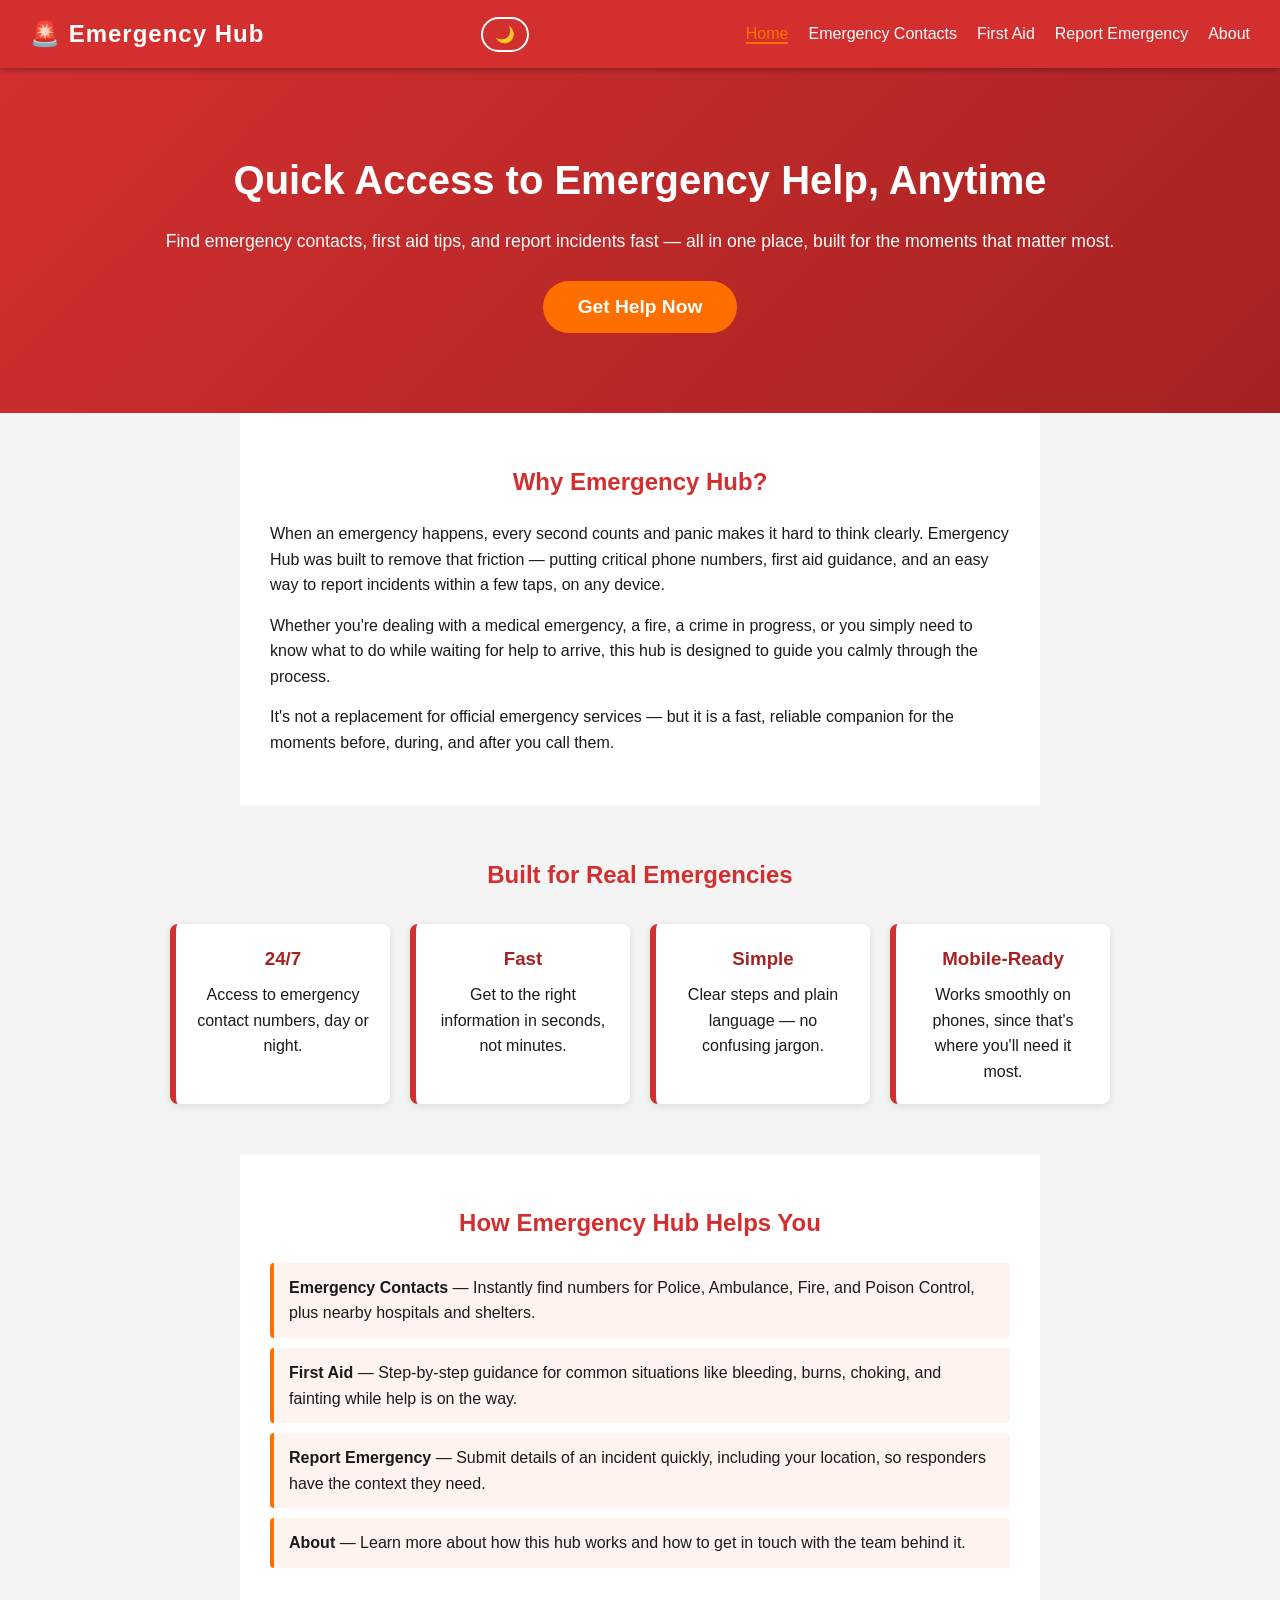
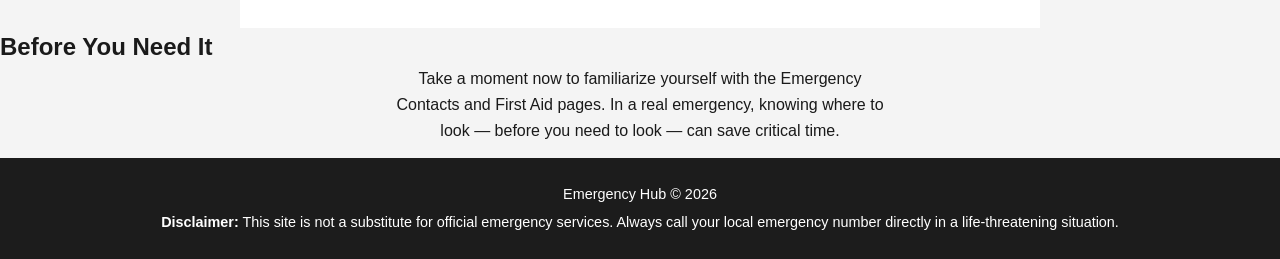
==== index.html @ fcd982ea "BQ final project" ====
<!DOCTYPE html>
<html lang="en">
<head>
  <meta charset="UTF-8">
  <meta name="viewport" content="width=device-width, initial-scale=1.0">
  <title>Emergency Hub - Home</title>
  <link rel="stylesheet" href="style.css">
</head>
<body>

  <!-- ===== HEADER ===== -->
  <header>
    <div class="logo">🚨 Emergency Hub</div>
    <button id="themeToggle" class="theme-toggle">🌙</button>
    <nav>
      <button class="menu-toggle" id="menuToggle">☰</button>
      <ul id="navLinks">
        <li><a href="index.html" class="active">Home</a></li>
        <li><a href="contacts.html">Emergency Contacts</a></li>
        <li><a href="firstaid.html">First Aid</a></li>
        <li><a href="form.html">Report Emergency</a></li>
        <li><a href="about.html">About</a></li>
      </ul>
    </nav>
  </header>

  <!-- ===== HERO SECTION ===== -->
  <section class="hero" id="home">
    <h1>Quick Access to Emergency Help, Anytime</h1>
    <p>Find emergency contacts, first aid tips, and report incidents fast — all in one place, built for the moments that matter most.</p>
    <button class="btn-emergency" id="callEmergencyBtn">Get Help Now</button>
  </section>

  <!-- ===== WHY THIS SITE EXISTS ===== -->
  <section class="firstaid" id="intro">
    <h2>Why Emergency Hub?</h2>
    <p style="margin-bottom: 15px;">
      When an emergency happens, every second counts and panic makes it hard to think clearly. Emergency Hub was built to remove that friction — putting critical phone numbers, first aid guidance, and an easy way to report incidents within a few taps, on any device.
    </p>
    <p style="margin-bottom: 15px;">
      Whether you're dealing with a medical emergency, a fire, a crime in progress, or you simply need to know what to do while waiting for help to arrive, this hub is designed to guide you calmly through the process.
    </p>
    <p>
      It's not a replacement for official emergency services — but it is a fast, reliable companion for the moments before, during, and after you call them.
    </p>
  </section>

  <!-- ===== KEY STATS / TRUST SECTION ===== -->
  <section class="contacts" id="stats">
    <h2>Built for Real Emergencies</h2>
    <div class="contact-cards">
      <div class="card">
        <h3>24/7</h3>
        <p>Access to emergency contact numbers, day or night.</p>
      </div>
      <div class="card">
        <h3>Fast</h3>
        <p>Get to the right information in seconds, not minutes.</p>
      </div>
      <div class="card">
        <h3>Simple</h3>
        <p>Clear steps and plain language — no confusing jargon.</p>
      </div>
      <div class="card">
        <h3>Mobile-Ready</h3>
        <p>Works smoothly on phones, since that's where you'll need it most.</p>
      </div>
    </div>
  </section>

  <!-- ===== HOW IT WORKS ===== -->
  <section class="firstaid" id="how-it-works">
    <h2>How Emergency Hub Helps You</h2>
    <ul>
      <li><strong>Emergency Contacts</strong> — Instantly find numbers for Police, Ambulance, Fire, and Poison Control, plus nearby hospitals and shelters.</li>
      <li><strong>First Aid</strong> — Step-by-step guidance for common situations like bleeding, burns, choking, and fainting while help is on the way.</li>
      <li><strong>Report Emergency</strong> — Submit details of an incident quickly, including your location, so responders have the context they need.</li>
      <li><strong>About</strong> — Learn more about how this hub works and how to get in touch with the team behind it.</li>
    </ul>
  </section>

  <!-- ===== SAFETY REMINDER ===== -->
  <section class="report-form" id="reminder">
    <h2>Before You Need It</h2>
    <p style="max-width: 500px; margin: 0 auto 15px; text-align: center;">
      Take a moment now to familiarize yourself with the Emergency Contacts and First Aid pages. In a real emergency, knowing where to look — before you need to look — can save critical time.
    </p>
  </section>

  <!-- ===== FOOTER ===== -->
  <footer>
    <p>Emergency Hub &copy; 2026</p>
    <p><strong>Disclaimer:</strong> This site is not a substitute for official emergency services. Always call your local emergency number directly in a life-threatening situation.</p>
  </footer>

  <script src="script.js"></script>
</body>
</html>
---- style.css ----
/* ===== RESET & BASE ===== */
* {
  margin: 0;
  padding: 0;
  box-sizing: border-box;
}

body {
  font-family: 'Segoe UI', Arial, sans-serif;
  background-color: #f4f4f4;
  color: #1a1a1a;
  line-height: 1.6;
}

/* ===== COLOR THEME VARIABLES ===== */
:root {
  --emergency-red: #d32f2f;
  --emergency-dark-red: #a52222;
  --alert-orange: #ff6f00;
  --safe-green: #2e7d32;
  --dark-bg: #1c1c1c;
  --light-bg: #ffffff;
  --text-light: #ffffff;
  --text-dark: #222222;
}

/* ===== HEADER ===== */
header {
  background-color: var(--emergency-red);
  color: var(--text-light);
  padding: 15px 30px;
  display: flex;
  justify-content: space-between;
  align-items: center;
  box-shadow: 0 2px 6px rgba(0,0,0,0.3);
  position: sticky;
  top: 0;
  z-index: 100;
}

header .logo {
  font-size: 1.5rem;
  font-weight: bold;
  letter-spacing: 1px;
}

.menu-toggle {
  display: none;
  background: none;
  border: none;
  color: var(--text-light);
  font-size: 1.6rem;
  cursor: pointer;
}

nav ul {
  list-style: none;
  display: flex;
  gap: 20px;
}

nav a {
  color: var(--text-light);
  text-decoration: none;
  font-weight: 500;
}

nav a:hover {
  color: var(--alert-orange);
}

nav a.active {
  color: var(--alert-orange);
  border-bottom: 2px solid var(--alert-orange);
}

.card a {
  display: inline-block;
  margin-top: 10px;
  color: var(--emergency-red);
  font-weight: 600;
  text-decoration: none;
}

.card a:hover {
  color: var(--alert-orange);
}

/* ===== HERO SECTION ===== */
.hero {
  background: linear-gradient(135deg, var(--emergency-red), var(--emergency-dark-red));
  color: var(--text-light);
  text-align: center;
  padding: 80px 20px;
}

.hero h1 {
  font-size: 2.5rem;
  margin-bottom: 15px;
}

.hero p {
  font-size: 1.1rem;
  margin-bottom: 25px;
}

.btn-emergency {
  background-color: var(--alert-orange);
  color: var(--text-light);
  border: none;
  padding: 15px 35px;
  font-size: 1.2rem;
  font-weight: bold;
  border-radius: 30px;
  cursor: pointer;
  animation: pulse 1.5s infinite;
}

@keyframes pulse {
  0% { box-shadow: 0 0 0 0 rgba(255,111,0,0.6); }
  70% { box-shadow: 0 0 0 15px rgba(255,111,0,0); }
  100% { box-shadow: 0 0 0 0 rgba(255,111,0,0); }
}

/* ===== EMERGENCY CONTACTS SECTION ===== */
.contacts {
  padding: 50px 30px;
  text-align: center;
}

.contacts h2 {
  color: var(--emergency-red);
  margin-bottom: 30px;
}

.contact-cards {
  display: flex;
  flex-wrap: wrap;
  justify-content: center;
  gap: 20px;
}

.card {
  background: var(--light-bg);
  border-left: 6px solid var(--emergency-red);
  padding: 20px;
  width: 220px;
  border-radius: 8px;
  box-shadow: 0 2px 8px rgba(0,0,0,0.1);
}

.card h3 {
  color: var(--emergency-dark-red);
  margin-bottom: 8px;
}

/* ===== FIRST AID SECTION ===== */
.firstaid {
  background-color: var(--light-bg);
  padding: 50px 30px;
  max-width: 800px;
  margin: 0 auto;
}

.firstaid h2 {
  color: var(--emergency-red);
  margin-bottom: 20px;
  text-align: center;
}

.firstaid ul {
  list-style: none;
}

.firstaid li {
  background: #fff3f0;
  border-left: 4px solid var(--alert-orange);
  padding: 12px 15px;
  margin-bottom: 10px;
  border-radius: 4px;
}

/* ===== CALLOUT / NOTE BOX (used on Emergency Form page) ===== */
.note-box {
  background: #fff3e0;
  border-left: 4px solid var(--alert-orange);
  padding: 15px 20px;
  border-radius: 6px;
  margin-top: 10px;
}

/* ===== FORM SECTION ===== */
.emergency-form {
  background-color: var(--dark-bg);
  color: var(--text-light);
  padding: 50px 30px;
}

.emergency-form h2 {
  text-align: center;
  margin-bottom: 25px;
}

.emergency-form form {
  max-width: 500px;
  margin: 0 auto;
  display: flex;
  flex-direction: column;
  gap: 15px;
}

.emergency-form input,
.emergency-form textarea,
.emergency-form select {
  padding: 12px;
  border-radius: 6px;
  border: none;
  font-family: inherit;
}

.emergency-form button {
  background-color: var(--emergency-red);
  color: var(--text-light);
  padding: 12px;
  border: none;
  border-radius: 6px;
  font-weight: bold;
  cursor: pointer;
  transition: background 0.2s ease;
}

.emergency-form button:hover {
  background-color: var(--alert-orange);
}

#formMessage {
  text-align: center;
  font-weight: 600;
}

/* ===== NEARBY SERVICES ===== */
.nearby {
  padding: 50px 30px;
  text-align: center;
}

.nearby h2 {
  color: var(--emergency-red);
  margin-bottom: 20px;
}

/* ===== FOOTER ===== */
footer {
  background-color: var(--dark-bg);
  color: var(--text-light);
  text-align: center;
  padding: 20px;
  font-size: 0.9rem;
}

footer p {
  margin: 5px 0;
}
/* ===== THEME TOGGLE ===== */
.theme-toggle {
  background: none;
  border: 2px solid var(--text-light);
  color: var(--text-light);
  border-radius: 20px;
  padding: 6px 12px;
  cursor: pointer;
  font-size: 1rem;
}

body.dark-mode {
  --light-bg: #1e1e1e;
  --text-dark: #f0f0f0;
  background-color: #121212;
  color: #f0f0f0;
}

body.dark-mode .card {
  background: #2a2a2a;
}
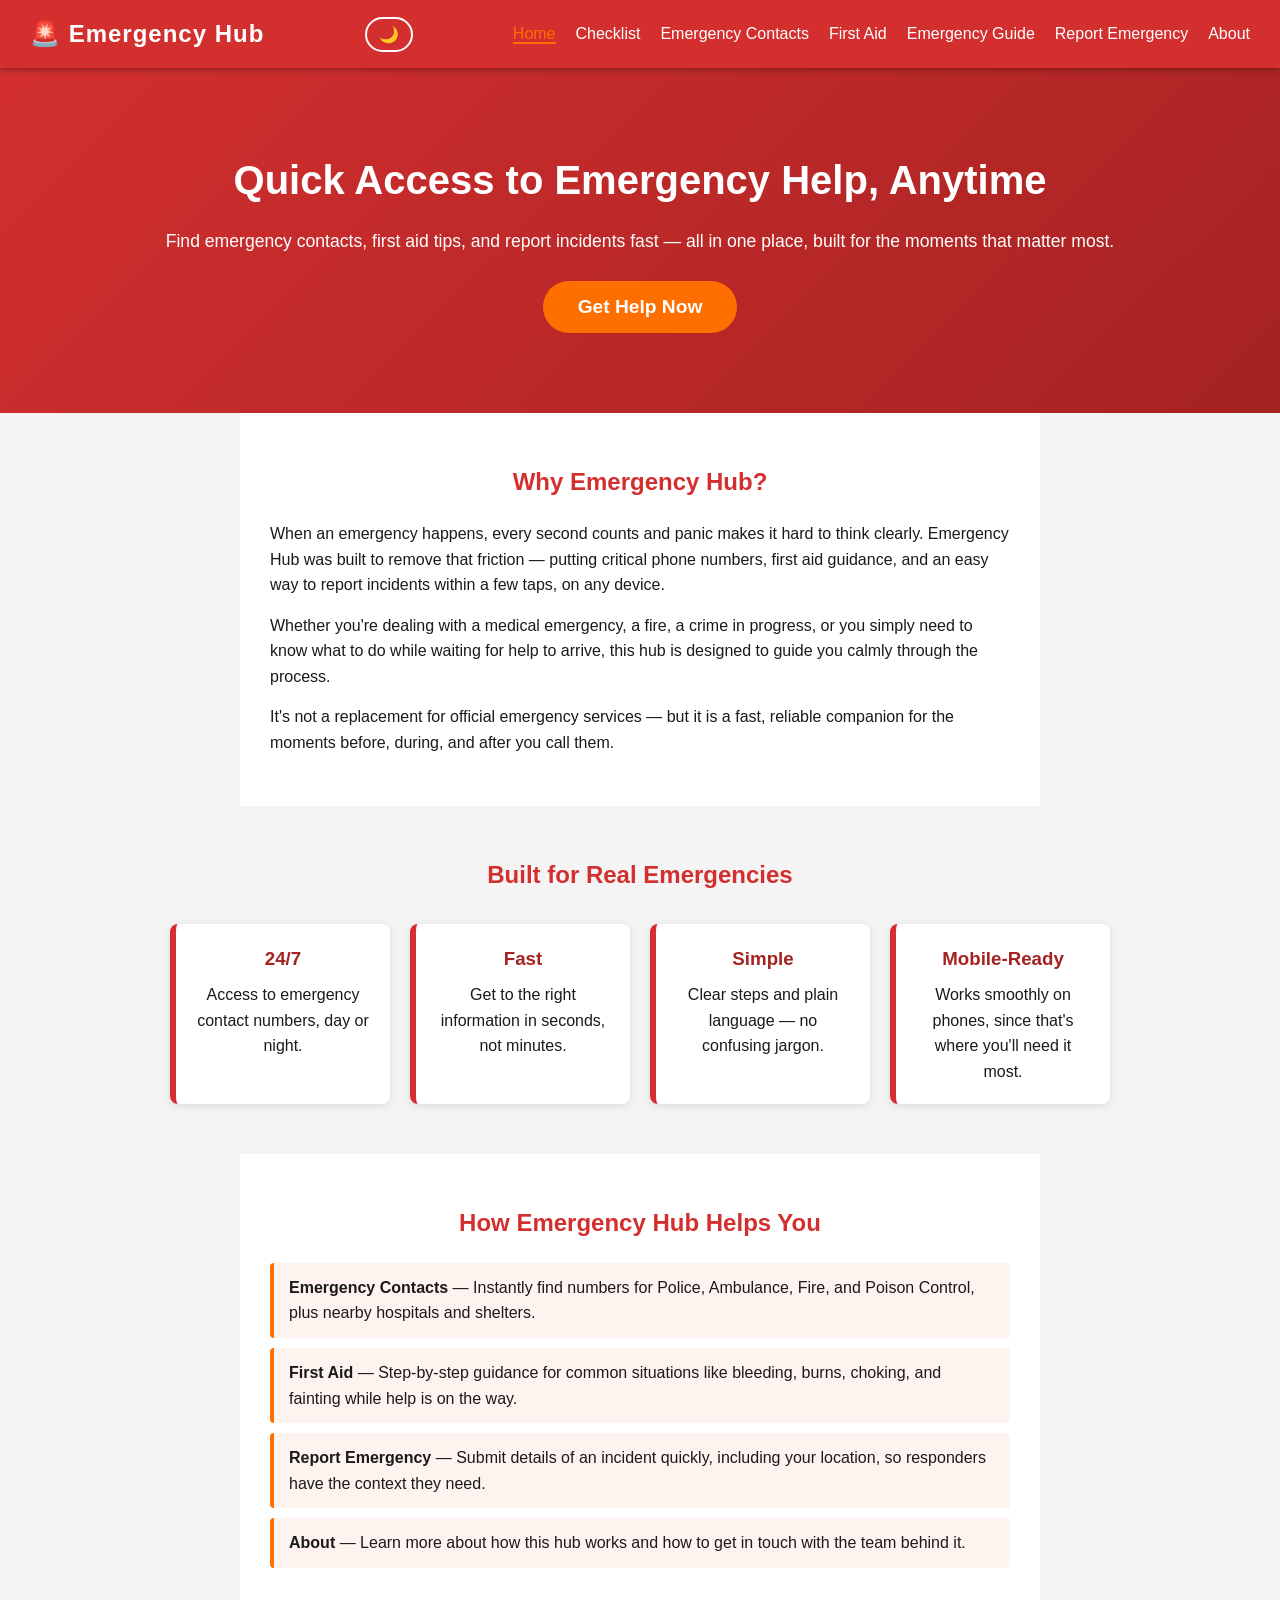
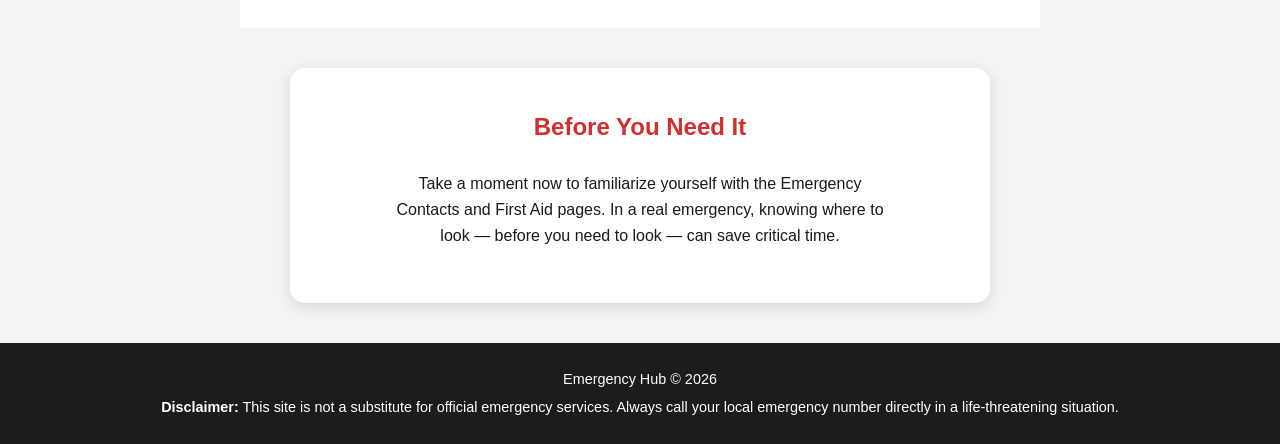
==== commit 3917d428: "Added emergency project functionality" ====
--- a/index.html
+++ b/index.html
@@ -1,98 +1,196 @@
-<!DOCTYPE html>
-<html lang="en">
-<head>
-  <meta charset="UTF-8">
-  <meta name="viewport" content="width=device-width, initial-scale=1.0">
-  <title>Emergency Hub - Home</title>
-  <link rel="stylesheet" href="style.css">
-</head>
-<body>
-
-  <!-- ===== HEADER ===== -->
-  <header>
-    <div class="logo">🚨 Emergency Hub</div>
-    <button id="themeToggle" class="theme-toggle">🌙</button>
-    <nav>
-      <button class="menu-toggle" id="menuToggle">☰</button>
-      <ul id="navLinks">
-        <li><a href="index.html" class="active">Home</a></li>
-        <li><a href="contacts.html">Emergency Contacts</a></li>
-        <li><a href="firstaid.html">First Aid</a></li>
-        <li><a href="form.html">Report Emergency</a></li>
-        <li><a href="about.html">About</a></li>
-      </ul>
-    </nav>
-  </header>
-
-  <!-- ===== HERO SECTION ===== -->
-  <section class="hero" id="home">
-    <h1>Quick Access to Emergency Help, Anytime</h1>
-    <p>Find emergency contacts, first aid tips, and report incidents fast — all in one place, built for the moments that matter most.</p>
-    <button class="btn-emergency" id="callEmergencyBtn">Get Help Now</button>
-  </section>
-
-  <!-- ===== WHY THIS SITE EXISTS ===== -->
-  <section class="firstaid" id="intro">
-    <h2>Why Emergency Hub?</h2>
-    <p style="margin-bottom: 15px;">
-      When an emergency happens, every second counts and panic makes it hard to think clearly. Emergency Hub was built to remove that friction — putting critical phone numbers, first aid guidance, and an easy way to report incidents within a few taps, on any device.
-    </p>
-    <p style="margin-bottom: 15px;">
-      Whether you're dealing with a medical emergency, a fire, a crime in progress, or you simply need to know what to do while waiting for help to arrive, this hub is designed to guide you calmly through the process.
-    </p>
-    <p>
-      It's not a replacement for official emergency services — but it is a fast, reliable companion for the moments before, during, and after you call them.
-    </p>
-  </section>
-
-  <!-- ===== KEY STATS / TRUST SECTION ===== -->
-  <section class="contacts" id="stats">
-    <h2>Built for Real Emergencies</h2>
-    <div class="contact-cards">
-      <div class="card">
-        <h3>24/7</h3>
-        <p>Access to emergency contact numbers, day or night.</p>
-      </div>
-      <div class="card">
-        <h3>Fast</h3>
-        <p>Get to the right information in seconds, not minutes.</p>
-      </div>
-      <div class="card">
-        <h3>Simple</h3>
-        <p>Clear steps and plain language — no confusing jargon.</p>
-      </div>
-      <div class="card">
-        <h3>Mobile-Ready</h3>
-        <p>Works smoothly on phones, since that's where you'll need it most.</p>
-      </div>
-    </div>
-  </section>
-
-  <!-- ===== HOW IT WORKS ===== -->
-  <section class="firstaid" id="how-it-works">
-    <h2>How Emergency Hub Helps You</h2>
-    <ul>
-      <li><strong>Emergency Contacts</strong> — Instantly find numbers for Police, Ambulance, Fire, and Poison Control, plus nearby hospitals and shelters.</li>
-      <li><strong>First Aid</strong> — Step-by-step guidance for common situations like bleeding, burns, choking, and fainting while help is on the way.</li>
-      <li><strong>Report Emergency</strong> — Submit details of an incident quickly, including your location, so responders have the context they need.</li>
-      <li><strong>About</strong> — Learn more about how this hub works and how to get in touch with the team behind it.</li>
-    </ul>
-  </section>
-
-  <!-- ===== SAFETY REMINDER ===== -->
-  <section class="report-form" id="reminder">
-    <h2>Before You Need It</h2>
-    <p style="max-width: 500px; margin: 0 auto 15px; text-align: center;">
-      Take a moment now to familiarize yourself with the Emergency Contacts and First Aid pages. In a real emergency, knowing where to look — before you need to look — can save critical time.
-    </p>
-  </section>
-
-  <!-- ===== FOOTER ===== -->
-  <footer>
-    <p>Emergency Hub &copy; 2026</p>
-    <p><strong>Disclaimer:</strong> This site is not a substitute for official emergency services. Always call your local emergency number directly in a life-threatening situation.</p>
-  </footer>
-
-  <script src="script.js"></script>
-</body>
+<!DOCTYPE html>
+<html lang="en">
+<head>
+  <meta charset="UTF-8">
+  <meta name="viewport" content="width=device-width, initial-scale=1.0">
+  <title>Emergency Hub - Home</title>
+  <link rel="stylesheet" href="style.css">
+</head>
+<body>
+
+  <!-- ===== HEADER ===== -->
+  <header>
+    <div class="logo">🚨 Emergency Hub</div>
+    <button id="themeToggle" class="theme-toggle">🌙</button>
+    <nav>
+      <button class="menu-toggle" id="menuToggle">☰</button>
+      <ul id="navLinks">
+        <li><a href="index.html" class="active">Home</a></li>
+        <li><a href="checklist.html">Checklist</a></li>
+        <li><a href="contacts.html">Emergency Contacts</a></li>
+        <li><a href="firstaid.html">First Aid</a></li>
+        <li>
+  <a href="emergency-guide.html">
+    Emergency Guide
+  </a>
+</li>
+        <li><a href="form.html">Report Emergency</a></li>
+        <li><a href="about.html">About</a></li>
+      </ul>
+    </nav>
+  </header>
+
+  <!-- ===== HERO SECTION ===== -->
+  <section class="hero" id="home">
+    <h1>Quick Access to Emergency Help, Anytime</h1>
+    <p>Find emergency contacts, first aid tips, and report incidents fast — all in one place, built for the moments that matter most.</p>
+    <button class="btn-emergency" id="callEmergencyBtn">Get Help Now</button>
+
+<!-- EMERGENCY POPUP -->
+
+<div id="emergencyPopup" class="emergency-popup">
+
+  <div class="popup-content">
+
+    <button id="closeEmergencyPopup" class="close-popup">
+      &times;
+    </button>
+
+    <h2>🚨 Emergency Help</h2>
+
+    <p>Select an emergency service:</p>
+
+    <div class="emergency-options">
+
+      <button class="emergency-option" id="policeDemo">
+        👮 Police
+        <span>Demo</span>
+      </button>
+
+      <button class="emergency-option" id="ambulanceDemo">
+        🚑 Ambulance
+        <span>Demo</span>
+      </button>
+
+      <button class="emergency-option" id="fireDemo">
+        🔥 Fire Brigade
+        <span>Demo</span>
+      </button>
+
+    </div>
+
+    <p class="popup-warning">
+      ⚠️ Demo only — no real call will be made.
+    </p>
+
+  </div>
+
+</div>
+
+
+
+  </section>
+
+  <!-- ===== WHY THIS SITE EXISTS ===== -->
+  <section class="firstaid" id="intro">
+    <h2>Why Emergency Hub?</h2>
+    <p style="margin-bottom: 15px;">
+      When an emergency happens, every second counts and panic makes it hard to think clearly. Emergency Hub was built to remove that friction — putting critical phone numbers, first aid guidance, and an easy way to report incidents within a few taps, on any device.
+    </p>
+    <p style="margin-bottom: 15px;">
+      Whether you're dealing with a medical emergency, a fire, a crime in progress, or you simply need to know what to do while waiting for help to arrive, this hub is designed to guide you calmly through the process.
+    </p>
+    <p>
+      It's not a replacement for official emergency services — but it is a fast, reliable companion for the moments before, during, and after you call them.
+    </p>
+  </section>
+
+  <!-- ===== KEY STATS / TRUST SECTION ===== -->
+  <section class="contacts" id="stats">
+    <h2>Built for Real Emergencies</h2>
+    <div class="contact-cards">
+      <div class="card">
+        <h3>24/7</h3>
+        <p>Access to emergency contact numbers, day or night.</p>
+      </div>
+      <div class="card">
+        <h3>Fast</h3>
+        <p>Get to the right information in seconds, not minutes.</p>
+      </div>
+      <div class="card">
+        <h3>Simple</h3>
+        <p>Clear steps and plain language — no confusing jargon.</p>
+      </div>
+      <div class="card">
+        <h3>Mobile-Ready</h3>
+        <p>Works smoothly on phones, since that's where you'll need it most.</p>
+      </div>
+    </div>
+  </section>
+
+  <!-- ===== HOW IT WORKS ===== -->
+  <section class="firstaid" id="how-it-works">
+    <h2>How Emergency Hub Helps You</h2>
+    <ul>
+      <li><strong>Emergency Contacts</strong> — Instantly find numbers for Police, Ambulance, Fire, and Poison Control, plus nearby hospitals and shelters.</li>
+      <li><strong>First Aid</strong> — Step-by-step guidance for common situations like bleeding, burns, choking, and fainting while help is on the way.</li>
+      <li><strong>Report Emergency</strong> — Submit details of an incident quickly, including your location, so responders have the context they need.</li>
+      <li><strong>About</strong> — Learn more about how this hub works and how to get in touch with the team behind it.</li>
+    </ul>
+  </section>
+
+  <!-- ===== SAFETY REMINDER ===== -->
+  <section class="report-form" id="reminder">
+    <h2>Before You Need It</h2>
+    <p style="max-width: 500px; margin: 0 auto 15px; text-align: center;">
+      Take a moment now to familiarize yourself with the Emergency Contacts and First Aid pages. In a real emergency, knowing where to look — before you need to look — can save critical time.
+    </p>
+  </section>
+
+
+
+
+
+   
+  <!-- EMERGENCY POPUP-->
+
+
+
+<div id="emergencyPopup" class="emergency-popup">
+
+  <div class="popup-content">
+
+    <button id="closeEmergencyPopup" class="close-popup">
+      &times;
+    </button>
+
+    <h2>🚨 Emergency Help</h2>
+
+    <p>Select an emergency service:</p>
+
+    <div class="emergency-options">
+
+      <button class="emergency-option" id="policeDemo">
+        👮 Police
+        <span>Demo</span>
+      </button>
+
+      <button class="emergency-option" id="ambulanceDemo">
+        🚑 Ambulance
+        <span>Demo</span>
+      </button>
+
+      <button class="emergency-option" id="fireDemo">
+        🔥 Fire Brigade
+        <span>Demo</span>
+      </button>
+
+    </div>
+
+    <p class="popup-warning">
+      ⚠️ Demo only — no real call will be made.
+    </p>
+
+  </div>
+
+</div>
+ 
+  <!-- ===== FOOTER ===== -->
+  <footer>
+   <p>Emergency Hub &copy; 2026</p>
+    <p><strong>Disclaimer:</strong> This site is not a substitute for official emergency services. Always call your local emergency number directly in a life-threatening situation.</p>
+  </footer>
+
+  <script src="script.js"></script>
+</body>
 </html>
--- a/style.css
+++ b/style.css
@@ -1,284 +1,706 @@
-/* ===== RESET & BASE ===== */
-* {
-  margin: 0;
-  padding: 0;
-  box-sizing: border-box;
-}
-
-body {
-  font-family: 'Segoe UI', Arial, sans-serif;
-  background-color: #f4f4f4;
-  color: #1a1a1a;
-  line-height: 1.6;
-}
-
-/* ===== COLOR THEME VARIABLES ===== */
-:root {
-  --emergency-red: #d32f2f;
-  --emergency-dark-red: #a52222;
-  --alert-orange: #ff6f00;
-  --safe-green: #2e7d32;
-  --dark-bg: #1c1c1c;
-  --light-bg: #ffffff;
-  --text-light: #ffffff;
-  --text-dark: #222222;
-}
-
-/* ===== HEADER ===== */
-header {
-  background-color: var(--emergency-red);
-  color: var(--text-light);
-  padding: 15px 30px;
-  display: flex;
-  justify-content: space-between;
-  align-items: center;
-  box-shadow: 0 2px 6px rgba(0,0,0,0.3);
-  position: sticky;
-  top: 0;
-  z-index: 100;
-}
-
-header .logo {
-  font-size: 1.5rem;
-  font-weight: bold;
-  letter-spacing: 1px;
-}
-
-.menu-toggle {
-  display: none;
-  background: none;
-  border: none;
-  color: var(--text-light);
-  font-size: 1.6rem;
-  cursor: pointer;
-}
-
-nav ul {
-  list-style: none;
-  display: flex;
-  gap: 20px;
-}
-
-nav a {
-  color: var(--text-light);
-  text-decoration: none;
-  font-weight: 500;
-}
-
-nav a:hover {
-  color: var(--alert-orange);
-}
-
-nav a.active {
-  color: var(--alert-orange);
-  border-bottom: 2px solid var(--alert-orange);
-}
-
-.card a {
-  display: inline-block;
-  margin-top: 10px;
-  color: var(--emergency-red);
-  font-weight: 600;
-  text-decoration: none;
-}
-
-.card a:hover {
-  color: var(--alert-orange);
-}
-
-/* ===== HERO SECTION ===== */
-.hero {
-  background: linear-gradient(135deg, var(--emergency-red), var(--emergency-dark-red));
-  color: var(--text-light);
-  text-align: center;
-  padding: 80px 20px;
-}
-
-.hero h1 {
-  font-size: 2.5rem;
-  margin-bottom: 15px;
-}
-
-.hero p {
-  font-size: 1.1rem;
-  margin-bottom: 25px;
-}
-
-.btn-emergency {
-  background-color: var(--alert-orange);
-  color: var(--text-light);
-  border: none;
-  padding: 15px 35px;
-  font-size: 1.2rem;
-  font-weight: bold;
-  border-radius: 30px;
-  cursor: pointer;
-  animation: pulse 1.5s infinite;
-}
-
-@keyframes pulse {
-  0% { box-shadow: 0 0 0 0 rgba(255,111,0,0.6); }
-  70% { box-shadow: 0 0 0 15px rgba(255,111,0,0); }
-  100% { box-shadow: 0 0 0 0 rgba(255,111,0,0); }
-}
-
-/* ===== EMERGENCY CONTACTS SECTION ===== */
-.contacts {
-  padding: 50px 30px;
-  text-align: center;
-}
-
-.contacts h2 {
-  color: var(--emergency-red);
-  margin-bottom: 30px;
-}
-
-.contact-cards {
-  display: flex;
-  flex-wrap: wrap;
-  justify-content: center;
-  gap: 20px;
-}
-
-.card {
-  background: var(--light-bg);
-  border-left: 6px solid var(--emergency-red);
-  padding: 20px;
-  width: 220px;
-  border-radius: 8px;
-  box-shadow: 0 2px 8px rgba(0,0,0,0.1);
-}
-
-.card h3 {
-  color: var(--emergency-dark-red);
-  margin-bottom: 8px;
-}
-
-/* ===== FIRST AID SECTION ===== */
-.firstaid {
-  background-color: var(--light-bg);
-  padding: 50px 30px;
-  max-width: 800px;
-  margin: 0 auto;
-}
-
-.firstaid h2 {
-  color: var(--emergency-red);
-  margin-bottom: 20px;
-  text-align: center;
-}
-
-.firstaid ul {
-  list-style: none;
-}
-
-.firstaid li {
-  background: #fff3f0;
-  border-left: 4px solid var(--alert-orange);
-  padding: 12px 15px;
-  margin-bottom: 10px;
-  border-radius: 4px;
-}
-
-/* ===== CALLOUT / NOTE BOX (used on Emergency Form page) ===== */
-.note-box {
-  background: #fff3e0;
-  border-left: 4px solid var(--alert-orange);
-  padding: 15px 20px;
-  border-radius: 6px;
-  margin-top: 10px;
-}
-
-/* ===== FORM SECTION ===== */
-.emergency-form {
-  background-color: var(--dark-bg);
-  color: var(--text-light);
-  padding: 50px 30px;
-}
-
-.emergency-form h2 {
-  text-align: center;
-  margin-bottom: 25px;
-}
-
-.emergency-form form {
-  max-width: 500px;
-  margin: 0 auto;
-  display: flex;
-  flex-direction: column;
-  gap: 15px;
-}
-
-.emergency-form input,
-.emergency-form textarea,
-.emergency-form select {
-  padding: 12px;
-  border-radius: 6px;
-  border: none;
-  font-family: inherit;
-}
-
-.emergency-form button {
-  background-color: var(--emergency-red);
-  color: var(--text-light);
-  padding: 12px;
-  border: none;
-  border-radius: 6px;
-  font-weight: bold;
-  cursor: pointer;
-  transition: background 0.2s ease;
-}
-
-.emergency-form button:hover {
-  background-color: var(--alert-orange);
-}
-
-#formMessage {
-  text-align: center;
-  font-weight: 600;
-}
-
-/* ===== NEARBY SERVICES ===== */
-.nearby {
-  padding: 50px 30px;
-  text-align: center;
-}
-
-.nearby h2 {
-  color: var(--emergency-red);
-  margin-bottom: 20px;
-}
-
-/* ===== FOOTER ===== */
-footer {
-  background-color: var(--dark-bg);
-  color: var(--text-light);
-  text-align: center;
-  padding: 20px;
-  font-size: 0.9rem;
-}
-
-footer p {
-  margin: 5px 0;
-}
-/* ===== THEME TOGGLE ===== */
-.theme-toggle {
-  background: none;
-  border: 2px solid var(--text-light);
-  color: var(--text-light);
-  border-radius: 20px;
-  padding: 6px 12px;
-  cursor: pointer;
-  font-size: 1rem;
-}
-
-body.dark-mode {
-  --light-bg: #1e1e1e;
-  --text-dark: #f0f0f0;
-  background-color: #121212;
-  color: #f0f0f0;
-}
-
-body.dark-mode .card {
-  background: #2a2a2a;
+/* ===== RESET & BASE ===== */
+* {
+  margin: 0;
+  padding: 0;
+  box-sizing: border-box;
+}
+
+body {
+  font-family: 'Segoe UI', Arial, sans-serif;
+  background-color: #f4f4f4;
+  color: #1a1a1a;
+  line-height: 1.6;
+}
+
+/* ===== COLOR THEME VARIABLES ===== */
+:root {
+  --emergency-red: #d32f2f;
+  --emergency-dark-red: #a52222;
+  --alert-orange: #ff6f00;
+  --safe-green: #2e7d32;
+  --dark-bg: #1c1c1c;
+  --light-bg: #ffffff;
+  --text-light: #ffffff;
+  --text-dark: #222222;
+}
+
+/* ===== HEADER ===== */
+header {
+  background-color: var(--emergency-red);
+  color: var(--text-light);
+  padding: 15px 30px;
+  display: flex;
+  justify-content: space-between;
+  align-items: center;
+  box-shadow: 0 2px 6px rgba(0,0,0,0.3);
+  position: sticky;
+  top: 0;
+  z-index: 100;
+}
+
+header .logo {
+  font-size: 1.5rem;
+  font-weight: bold;
+  letter-spacing: 1px;
+}
+
+.menu-toggle {
+  display: none;
+  background: none;
+  border: none;
+  color: var(--text-light);
+  font-size: 1.6rem;
+  cursor: pointer;
+}
+
+nav ul {
+  list-style: none;
+  display: flex;
+  gap: 20px;
+}
+
+nav a {
+  color: var(--text-light);
+  text-decoration: none;
+  font-weight: 500;
+}
+
+nav a:hover {
+  color: var(--alert-orange);
+}
+
+nav a.active {
+  color: var(--alert-orange);
+  border-bottom: 2px solid var(--alert-orange);
+}
+
+.card a {
+  display: inline-block;
+  margin-top: 10px;
+  color: var(--emergency-red);
+  font-weight: 600;
+  text-decoration: none;
+}
+
+.card a:hover {
+  color: var(--alert-orange);
+}
+
+/* ===== HERO SECTION ===== */
+.hero {
+  background: linear-gradient(135deg, var(--emergency-red), var(--emergency-dark-red));
+  color: var(--text-light);
+  text-align: center;
+  padding: 80px 20px;
+}
+
+.hero h1 {
+  font-size: 2.5rem;
+  margin-bottom: 15px;
+}
+
+.hero p {
+  font-size: 1.1rem;
+  margin-bottom: 25px;
+}
+
+.btn-emergency {
+  background-color: var(--alert-orange);
+  color: var(--text-light);
+  border: none;
+  padding: 15px 35px;
+  font-size: 1.2rem;
+  font-weight: bold;
+  border-radius: 30px;
+  cursor: pointer;
+  animation: pulse 1.5s infinite;
+}
+
+@keyframes pulse {
+  0% { box-shadow: 0 0 0 0 rgba(255,111,0,0.6); }
+  70% { box-shadow: 0 0 0 15px rgba(255,111,0,0); }
+  100% { box-shadow: 0 0 0 0 rgba(255,111,0,0); }
+}
+
+/* ===== EMERGENCY CONTACTS SECTION ===== */
+.contacts {
+  padding: 50px 30px;
+  text-align: center;
+}
+
+.contacts h2 {
+  color: var(--emergency-red);
+  margin-bottom: 30px;
+}
+
+.contact-cards {
+  display: flex;
+  flex-wrap: wrap;
+  justify-content: center;
+  gap: 20px;
+}
+
+.card {
+  background: var(--light-bg);
+  border-left: 6px solid var(--emergency-red);
+  padding: 20px;
+  width: 220px;
+  border-radius: 8px;
+  box-shadow: 0 2px 8px rgba(0,0,0,0.1);
+}
+
+.card h3 {
+  color: var(--emergency-dark-red);
+  margin-bottom: 8px;
+}
+
+/* ===== FIRST AID SECTION ===== */
+.firstaid {
+  background-color: var(--light-bg);
+  padding: 50px 30px;
+  max-width: 800px;
+  margin: 0 auto;
+}
+
+.firstaid h2 {
+  color: var(--emergency-red);
+  margin-bottom: 20px;
+  text-align: center;
+}
+
+.firstaid ul {
+  list-style: none;
+}
+
+.firstaid li {
+  background: #fff3f0;
+  border-left: 4px solid var(--alert-orange);
+  padding: 12px 15px;
+  margin-bottom: 10px;
+  border-radius: 4px;
+}
+
+/* ===== CALLOUT / NOTE BOX (used on Emergency Form page) ===== */
+.note-box {
+  background: #fff3e0;
+  border-left: 4px solid var(--alert-orange);
+  padding: 15px 20px;
+  border-radius: 6px;
+  margin-top: 10px;
+}
+
+/* ===== FORM SECTION ===== */
+.emergency-form {
+  background-color: var(--dark-bg);
+  color: var(--text-light);
+  padding: 50px 30px;
+}
+
+.emergency-form h2 {
+  text-align: center;
+  margin-bottom: 25px;
+}
+
+.emergency-form form {
+  max-width: 500px;
+  margin: 0 auto;
+  display: flex;
+  flex-direction: column;
+  gap: 15px;
+}
+
+.emergency-form input,
+.emergency-form textarea,
+.emergency-form select {
+  padding: 12px;
+  border-radius: 6px;
+  border: none;
+  font-family: inherit;
+}
+
+.emergency-form button {
+  background-color: var(--emergency-red);
+  color: var(--text-light);
+  padding: 12px;
+  border: none;
+  border-radius: 6px;
+  font-weight: bold;
+  cursor: pointer;
+  transition: background 0.2s ease;
+}
+
+.emergency-form button:hover {
+  background-color: var(--alert-orange);
+}
+
+#formMessage {
+  text-align: center;
+  font-weight: 600;
+}
+
+/* ===== NEARBY SERVICES ===== */
+.nearby {
+  padding: 50px 30px;
+  text-align: center;
+}
+
+.nearby h2 {
+  color: var(--emergency-red);
+  margin-bottom: 20px;
+}
+
+/* ===== FOOTER ===== */
+footer {
+  background-color: var(--dark-bg);
+  color: var(--text-light);
+  text-align: center;
+  padding: 20px;
+  font-size: 0.9rem;
+}
+
+footer p {
+  margin: 5px 0;
+}
+/* ===== THEME TOGGLE ===== */
+.theme-toggle {
+  background: none;
+  border: 2px solid var(--text-light);
+  color: var(--text-light);
+  border-radius: 20px;
+  padding: 6px 12px;
+  cursor: pointer;
+  font-size: 1rem;
+}
+
+body.dark-mode {
+  --light-bg: #1e1e1e;
+  --text-dark: #f0f0f0;
+  background-color: #121212;
+  color: #f0f0f0;
+}
+
+body.dark-mode .card {
+  background: #2a2a2a;
+}
+
+/* ===== CHECKLIST ===== */
+
+.checklist-section {
+  padding: 50px 30px;
+  max-width: 900px;
+  margin: auto;
+  text-align: center;
+}
+
+.checklist-section h2 {
+  color: var(--emergency-red);
+  margin-bottom: 30px;
+}
+
+.checklist-container {
+  background: var(--light-bg);
+  padding: 25px;
+  border-radius: 12px;
+  box-shadow: 0 4px 12px rgba(0,0,0,0.1);
+  text-align: left;
+}
+
+.check-item {
+  display: flex;
+  align-items: center;
+  gap: 12px;
+  background: #fff3f0;
+  border-left: 5px solid var(--emergency-red);
+  padding: 15px;
+  margin-bottom: 12px;
+  border-radius: 8px;
+  cursor: pointer;
+  transition: 0.3s;
+}
+
+.check-item:hover {
+  transform: translateX(5px);
+}
+
+.checklist-box {
+  width: 20px;
+  height: 20px;
+  cursor: pointer;
+}
+
+.checklist-box:checked {
+  accent-color: var(--safe-green);
+}
+
+
+.progress-box {
+  margin-top: 30px;
+  padding: 25px;
+  background: var(--light-bg);
+  border-radius: 12px;
+  box-shadow: 0 4px 12px rgba(0,0,0,0.1);
+}
+
+.progress-box h3 {
+  color: var(--emergency-red);
+  margin-bottom: 10px;
+}
+
+#progressText {
+  font-size: 1.2rem;
+  font-weight: bold;
+  margin-bottom: 15px;
+}
+
+.progress-bar {
+  width: 100%;
+  height: 25px;
+  background: #ddd;
+  border-radius: 20px;
+  overflow: hidden;
+}
+
+#progressFill {
+  width: 0%;
+  height: 100%;
+  background: var(--safe-green);
+  transition: width 0.4s ease;
+
+}
+
+
+/* ===== SEARCH BOX ===== */
+
+.search-box {
+  max-width: 500px;
+  margin: 0 auto 30px;
+}
+
+#contactSearch {
+  width: 100%;
+  padding: 14px 18px;
+  border: 2px solid var(--emergency-red);
+  border-radius: 30px;
+  font-size: 1rem;
+  outline: none;
+  background: var(--light-bg);
+  color: var(--text-dark);
+}
+
+#contactSearch:focus {
+  box-shadow: 0 0 8px rgba(211, 47, 47, 0.3);
+}
+
+/* ===== FIRST AID SHOW / HIDE ===== */
+
+.aid-toggle {
+  display: block;
+  margin: 0 auto 20px;
+  background-color: var(--emergency-red);
+  color: white;
+  border: none;
+  padding: 10px 22px;
+  border-radius: 25px;
+  cursor: pointer;
+  font-weight: bold;
+}
+
+.aid-toggle:hover {
+  background-color: var(--alert-orange);
+}
+
+.aid-content {
+  display: none;
+}
+
+.aid-content.show {
+  display: block;
+}
+/* ========================================
+   EMERGENCY CATEGORY
+======================================== */
+
+.category-section {
+  max-width: 800px;
+  margin: 40px auto;
+  padding: 40px 30px;
+  text-align: center;
+}
+
+.category-section h2 {
+  color: var(--emergency-red);
+  margin-bottom: 25px;
+}
+
+#emergencyCategory {
+  width: 100%;
+  max-width: 500px;
+  padding: 14px;
+  border: 2px solid var(--emergency-red);
+  border-radius: 8px;
+  font-size: 1rem;
+  background: var(--light-bg);
+  color: var(--text-dark);
+  cursor: pointer;
+}
+
+.emergency-result {
+  margin-top: 30px;
+  padding: 25px;
+  background: var(--light-bg);
+  border-left: 6px solid var(--emergency-red);
+  border-radius: 10px;
+  box-shadow: 0 3px 10px rgba(0,0,0,0.1);
+  text-align: left;
+}
+
+.emergency-result h3 {
+  color: var(--emergency-red);
+  margin-bottom: 15px;
+}
+
+.emergency-result ul {
+  padding-left: 25px;
+}
+
+.emergency-result li {
+  margin-bottom: 10px;
+}
+
+
+/* ========================================
+   GET HELP NOW EMERGENCY POPUP
+======================================== */
+
+.emergency-popup {
+  display: none;
+  position: fixed;
+  top: 0;
+  left: 0;
+  width: 100%;
+  height: 100%;
+  background: rgba(0, 0, 0, 0.7);
+  justify-content: center;
+  align-items: center;
+  z-index: 9999;
+}
+
+.emergency-popup.show {
+  display: flex;
+}
+
+.popup-content {
+  position: relative;
+  background: white;
+  width: 90%;
+  max-width: 500px;
+  padding: 35px;
+  border-radius: 15px;
+  text-align: center;
+  box-shadow: 0 5px 25px rgba(0, 0, 0, 0.3);
+}
+
+.popup-content h2 {
+  color: var(--emergency-red);
+  margin-bottom: 10px;
+}
+
+.popup-content > p {
+  margin-bottom: 20px;
+}
+
+.close-popup {
+  position: absolute;
+  top: 10px;
+  right: 15px;
+  border: none;
+  background: none;
+  font-size: 30px;
+  cursor: pointer;
+  color: #555;
+}
+
+.emergency-options {
+  display: flex;
+  flex-direction: column;
+  gap: 12px;
+}
+
+.emergency-option {
+  display: flex;
+  justify-content: space-between;
+  align-items: center;
+  padding: 15px 20px;
+  background: var(--emergency-red);
+  color: white;
+  text-decoration: none;
+  border-radius: 8px;
+  font-weight: bold;
+  transition: 0.2s;
+}
+
+.emergency-option:hover {
+  background: var(--alert-orange);
+  transform: translateY(-2px);
+}
+
+.emergency-option span {
+  font-size: 0.9rem;
+}
+
+.popup-warning {
+  margin-top: 20px;
+  font-size: 0.85rem;
+  color: #666;
+}
+
+
+/* ===== EMERGENCY POPUP ===== */
+
+.emergency-popup {
+  display: none;
+  position: fixed;
+  z-index: 9999;
+  left: 0;
+  top: 0;
+  width: 100%;
+  height: 100%;
+  background: rgba(0, 0, 0, 0.7);
+  justify-content: center;
+  align-items: center;
+}
+
+.emergency-popup.show {
+  display: flex;
+}
+
+.popup-content {
+  background: white;
+  width: 90%;
+  max-width: 450px;
+  padding: 30px;
+  border-radius: 15px;
+  text-align: center;
+  position: relative;
+}
+
+.popup-content h2 {
+  color: #d32f2f;
+  margin-bottom: 10px;
+}
+
+.close-popup {
+  position: absolute;
+  top: 10px;
+  right: 15px;
+  background: none;
+  border: none;
+  font-size: 30px;
+  cursor: pointer;
+  color: #333;
+}
+
+.emergency-options {
+  display: flex;
+  flex-direction: column;
+  gap: 12px;
+  margin-top: 20px;
+}
+
+.emergency-option {
+  width: 100%;
+  padding: 15px;
+  border: 2px solid #d32f2f;
+  border-radius: 8px;
+  background: white;
+  color: #222;
+  font-size: 16px;
+  font-weight: bold;
+  cursor: pointer;
+  display: flex;
+  justify-content: space-between;
+  align-items: center;
+}
+
+.emergency-option:hover {
+  background: #ffe5e5;
+}
+
+.emergency-option span {
+  color: #d32f2f;
+}
+
+.popup-warning {
+  margin-top: 20px;
+  font-size: 13px;
+  color: #777;
+}
+/* ========================================
+   EMERGENCY REPORT FORM
+======================================== */
+
+.report-form {
+  background: #ffffff;
+  max-width: 700px;
+  margin: 40px auto;
+  padding: 40px 30px;
+  border-radius: 15px;
+  box-shadow: 0 4px 15px rgba(0, 0, 0, 0.12);
+}
+
+.report-form h2 {
+  text-align: center;
+  color: var(--emergency-red);
+  margin-bottom: 25px;
+}
+
+#emergencyForm {
+  display: flex;
+  flex-direction: column;
+  gap: 15px;
+}
+
+#emergencyForm input,
+#emergencyForm select,
+#emergencyForm textarea {
+  width: 100%;
+  padding: 14px;
+  border: 2px solid #ddd;
+  border-radius: 8px;
+  font-size: 16px;
+  font-family: inherit;
+  outline: none;
+}
+
+#emergencyForm input:focus,
+#emergencyForm select:focus,
+#emergencyForm textarea:focus {
+  border-color: var(--emergency-red);
+}
+
+#emergencyForm textarea {
+  min-height: 130px;
+  resize: vertical;
+}
+
+#emergencyForm button {
+  width: 100%;
+  padding: 14px;
+  border: none;
+  border-radius: 8px;
+  background: var(--emergency-red);
+  color: white;
+  font-size: 16px;
+  font-weight: bold;
+  cursor: pointer;
+}
+
+#emergencyForm button:hover {
+  background: var(--alert-orange);
+}
+
+#formMessage {
+  text-align: center;
+  font-weight: bold;
+  margin-top: 10px;
 }
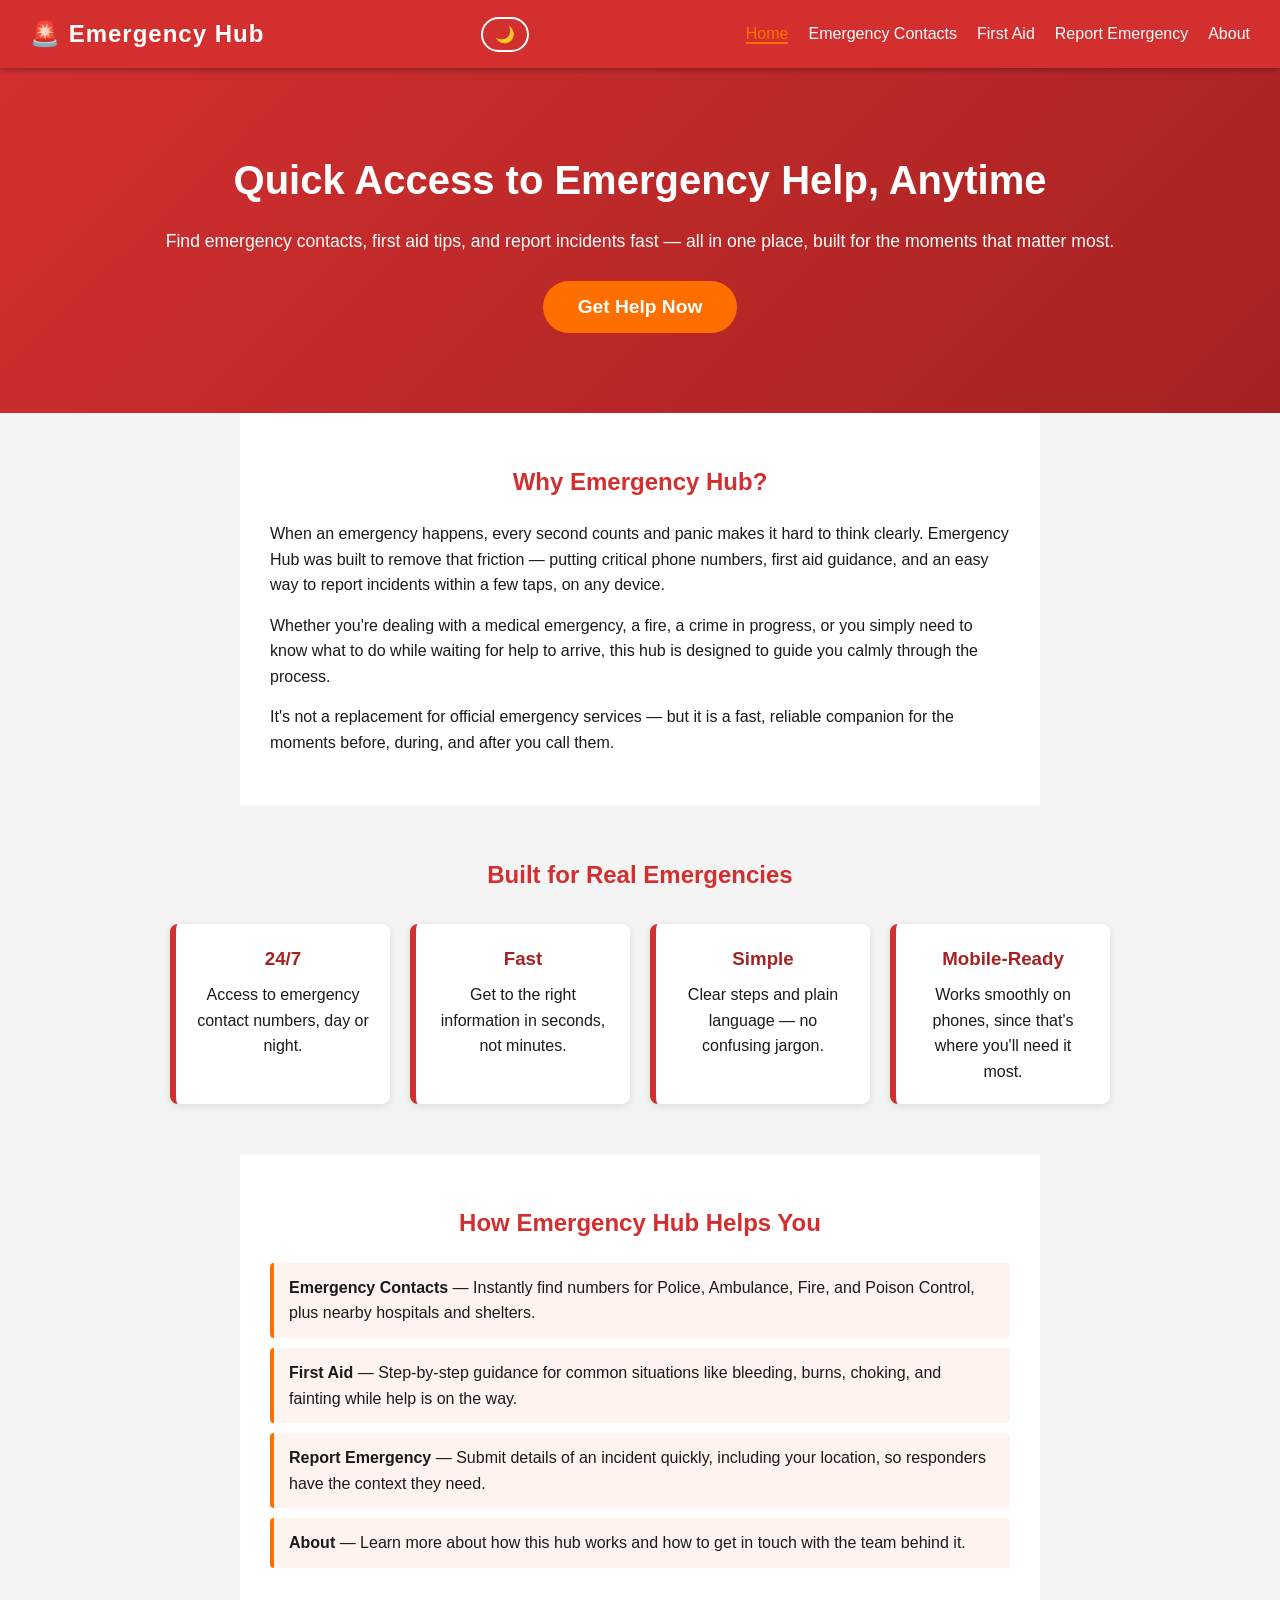
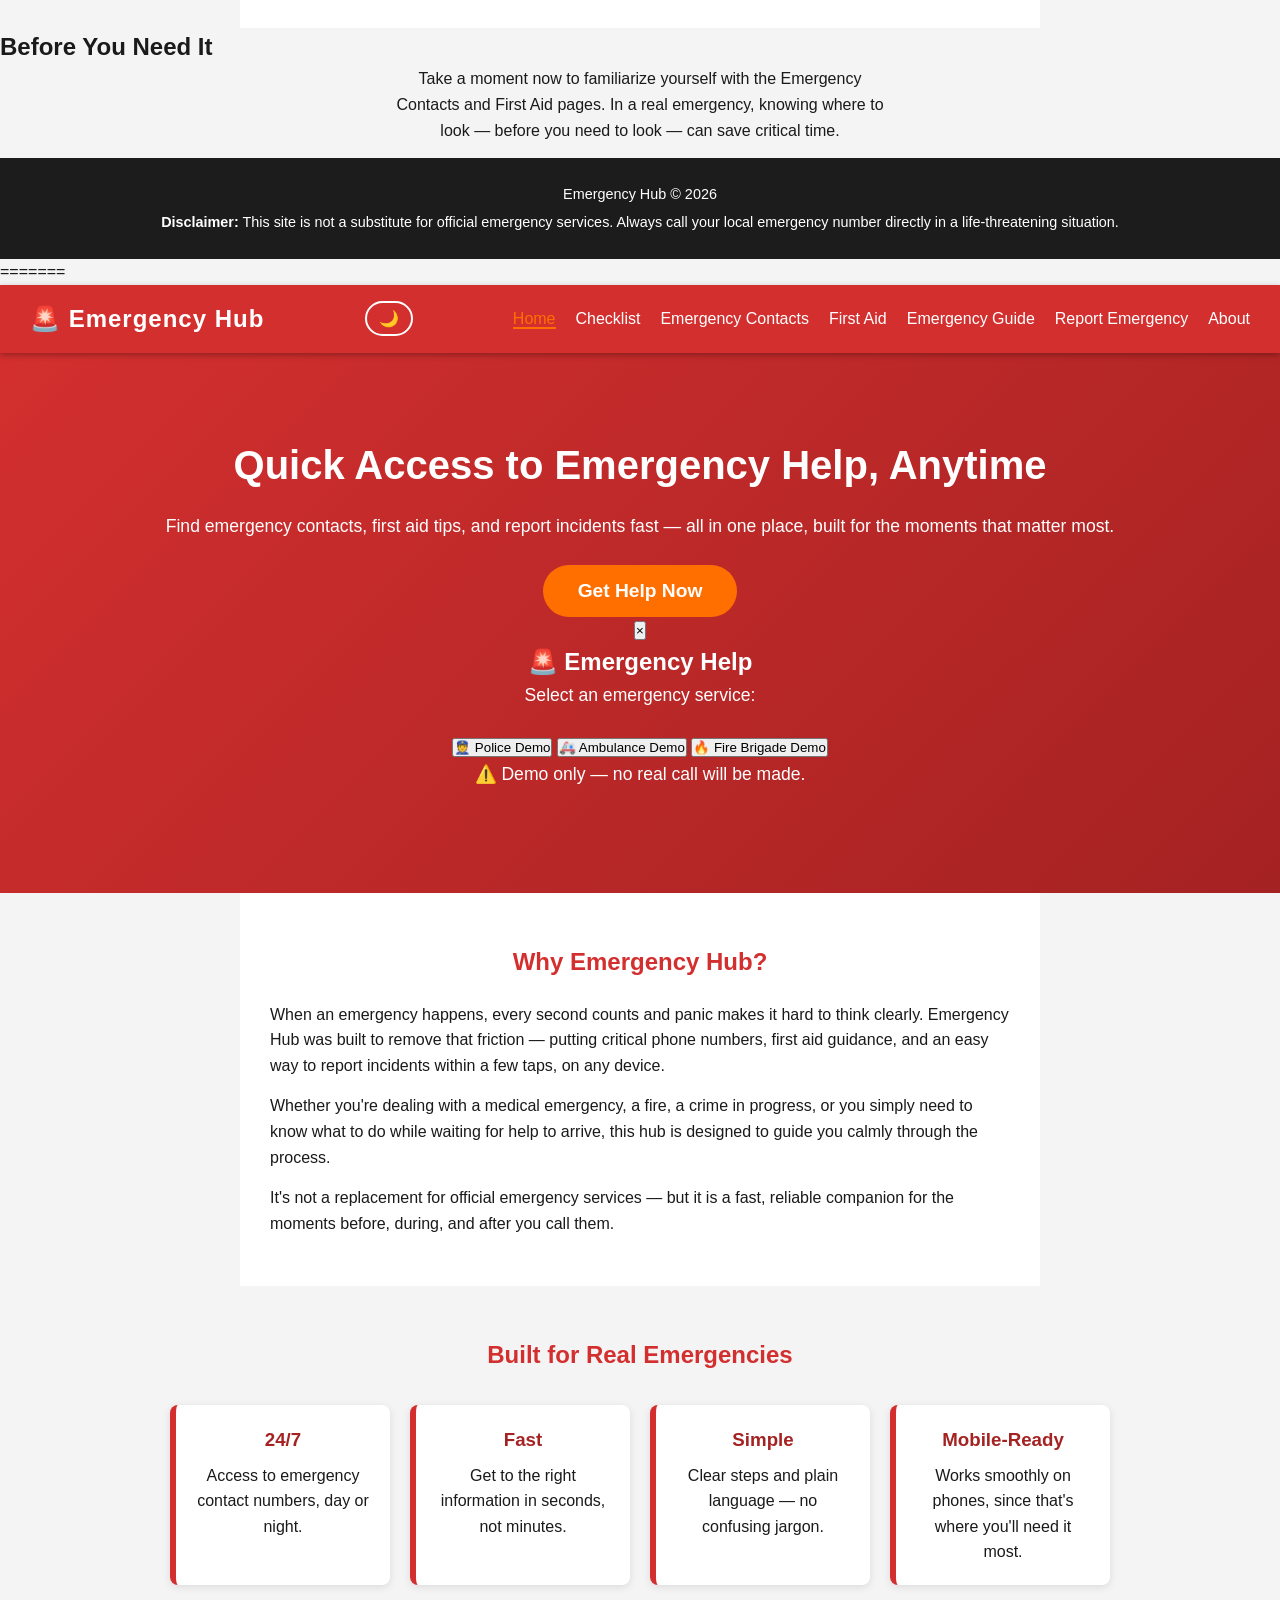
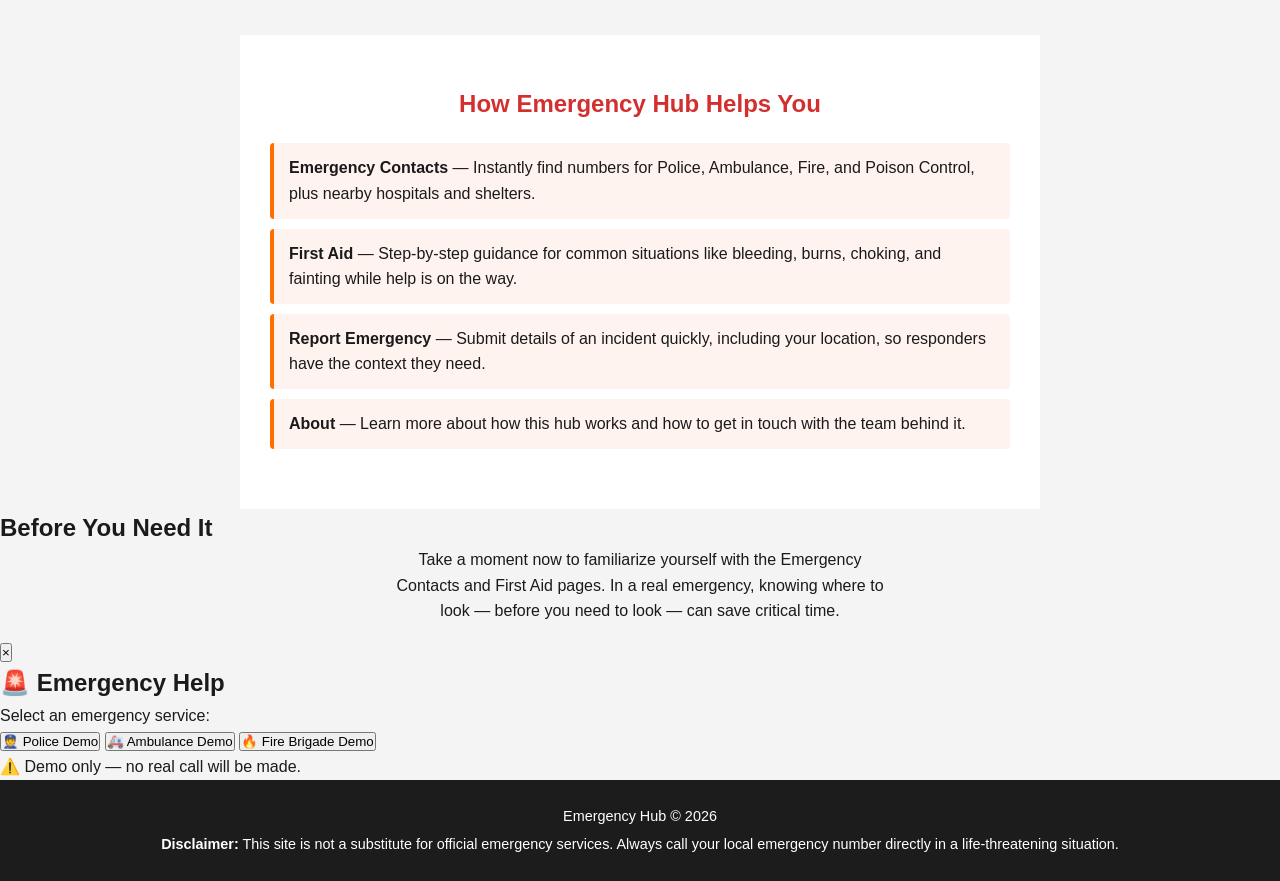
==== commit 5c90a83f: "Merge branch 'main' into sajid-khatri" ====
--- a/index.html
+++ b/index.html
@@ -1,196 +1,296 @@
-<!DOCTYPE html>
-<html lang="en">
-<head>
-  <meta charset="UTF-8">
-  <meta name="viewport" content="width=device-width, initial-scale=1.0">
-  <title>Emergency Hub - Home</title>
-  <link rel="stylesheet" href="style.css">
-</head>
-<body>
-
-  <!-- ===== HEADER ===== -->
-  <header>
-    <div class="logo">🚨 Emergency Hub</div>
-    <button id="themeToggle" class="theme-toggle">🌙</button>
-    <nav>
-      <button class="menu-toggle" id="menuToggle">☰</button>
-      <ul id="navLinks">
-        <li><a href="index.html" class="active">Home</a></li>
-        <li><a href="checklist.html">Checklist</a></li>
-        <li><a href="contacts.html">Emergency Contacts</a></li>
-        <li><a href="firstaid.html">First Aid</a></li>
-        <li>
-  <a href="emergency-guide.html">
-    Emergency Guide
-  </a>
-</li>
-        <li><a href="form.html">Report Emergency</a></li>
-        <li><a href="about.html">About</a></li>
-      </ul>
-    </nav>
-  </header>
-
-  <!-- ===== HERO SECTION ===== -->
-  <section class="hero" id="home">
-    <h1>Quick Access to Emergency Help, Anytime</h1>
-    <p>Find emergency contacts, first aid tips, and report incidents fast — all in one place, built for the moments that matter most.</p>
-    <button class="btn-emergency" id="callEmergencyBtn">Get Help Now</button>
-
-<!-- EMERGENCY POPUP -->
-
-<div id="emergencyPopup" class="emergency-popup">
-
-  <div class="popup-content">
-
-    <button id="closeEmergencyPopup" class="close-popup">
-      &times;
-    </button>
-
-    <h2>🚨 Emergency Help</h2>
-
-    <p>Select an emergency service:</p>
-
-    <div class="emergency-options">
-
-      <button class="emergency-option" id="policeDemo">
-        👮 Police
-        <span>Demo</span>
-      </button>
-
-      <button class="emergency-option" id="ambulanceDemo">
-        🚑 Ambulance
-        <span>Demo</span>
-      </button>
-
-      <button class="emergency-option" id="fireDemo">
-        🔥 Fire Brigade
-        <span>Demo</span>
-      </button>
-
-    </div>
-
-    <p class="popup-warning">
-      ⚠️ Demo only — no real call will be made.
-    </p>
-
-  </div>
-
-</div>
-
-
-
-  </section>
-
-  <!-- ===== WHY THIS SITE EXISTS ===== -->
-  <section class="firstaid" id="intro">
-    <h2>Why Emergency Hub?</h2>
-    <p style="margin-bottom: 15px;">
-      When an emergency happens, every second counts and panic makes it hard to think clearly. Emergency Hub was built to remove that friction — putting critical phone numbers, first aid guidance, and an easy way to report incidents within a few taps, on any device.
-    </p>
-    <p style="margin-bottom: 15px;">
-      Whether you're dealing with a medical emergency, a fire, a crime in progress, or you simply need to know what to do while waiting for help to arrive, this hub is designed to guide you calmly through the process.
-    </p>
-    <p>
-      It's not a replacement for official emergency services — but it is a fast, reliable companion for the moments before, during, and after you call them.
-    </p>
-  </section>
-
-  <!-- ===== KEY STATS / TRUST SECTION ===== -->
-  <section class="contacts" id="stats">
-    <h2>Built for Real Emergencies</h2>
-    <div class="contact-cards">
-      <div class="card">
-        <h3>24/7</h3>
-        <p>Access to emergency contact numbers, day or night.</p>
-      </div>
-      <div class="card">
-        <h3>Fast</h3>
-        <p>Get to the right information in seconds, not minutes.</p>
-      </div>
-      <div class="card">
-        <h3>Simple</h3>
-        <p>Clear steps and plain language — no confusing jargon.</p>
-      </div>
-      <div class="card">
-        <h3>Mobile-Ready</h3>
-        <p>Works smoothly on phones, since that's where you'll need it most.</p>
-      </div>
-    </div>
-  </section>
-
-  <!-- ===== HOW IT WORKS ===== -->
-  <section class="firstaid" id="how-it-works">
-    <h2>How Emergency Hub Helps You</h2>
-    <ul>
-      <li><strong>Emergency Contacts</strong> — Instantly find numbers for Police, Ambulance, Fire, and Poison Control, plus nearby hospitals and shelters.</li>
-      <li><strong>First Aid</strong> — Step-by-step guidance for common situations like bleeding, burns, choking, and fainting while help is on the way.</li>
-      <li><strong>Report Emergency</strong> — Submit details of an incident quickly, including your location, so responders have the context they need.</li>
-      <li><strong>About</strong> — Learn more about how this hub works and how to get in touch with the team behind it.</li>
-    </ul>
-  </section>
-
-  <!-- ===== SAFETY REMINDER ===== -->
-  <section class="report-form" id="reminder">
-    <h2>Before You Need It</h2>
-    <p style="max-width: 500px; margin: 0 auto 15px; text-align: center;">
-      Take a moment now to familiarize yourself with the Emergency Contacts and First Aid pages. In a real emergency, knowing where to look — before you need to look — can save critical time.
-    </p>
-  </section>
-
-
-
-
-
-   
-  <!-- EMERGENCY POPUP-->
-
-
-
-<div id="emergencyPopup" class="emergency-popup">
-
-  <div class="popup-content">
-
-    <button id="closeEmergencyPopup" class="close-popup">
-      &times;
-    </button>
-
-    <h2>🚨 Emergency Help</h2>
-
-    <p>Select an emergency service:</p>
-
-    <div class="emergency-options">
-
-      <button class="emergency-option" id="policeDemo">
-        👮 Police
-        <span>Demo</span>
-      </button>
-
-      <button class="emergency-option" id="ambulanceDemo">
-        🚑 Ambulance
-        <span>Demo</span>
-      </button>
-
-      <button class="emergency-option" id="fireDemo">
-        🔥 Fire Brigade
-        <span>Demo</span>
-      </button>
-
-    </div>
-
-    <p class="popup-warning">
-      ⚠️ Demo only — no real call will be made.
-    </p>
-
-  </div>
-
-</div>
- 
-  <!-- ===== FOOTER ===== -->
-  <footer>
-   <p>Emergency Hub &copy; 2026</p>
-    <p><strong>Disclaimer:</strong> This site is not a substitute for official emergency services. Always call your local emergency number directly in a life-threatening situation.</p>
-  </footer>
-
-  <script src="script.js"></script>
-</body>
+<!-- <<<<<<< sajid-khatri -->
+<!DOCTYPE html>
+<html lang="en">
+<head>
+  <meta charset="UTF-8">
+  <meta name="viewport" content="width=device-width, initial-scale=1.0">
+  <title>Emergency Hub - Home</title>
+  <link rel="stylesheet" href="style.css">
+</head>
+<body>
+
+  <!-- ===== HEADER ===== -->
+  <header>
+    <div class="logo">🚨 Emergency Hub</div>
+    <button id="themeToggle" class="theme-toggle">🌙</button>
+    <nav>
+      <button class="menu-toggle" id="menuToggle">☰</button>
+      <ul id="navLinks">
+        <li><a href="index.html" class="active">Home</a></li>
+        <li><a href="contacts.html">Emergency Contacts</a></li>
+        <li><a href="firstaid.html">First Aid</a></li>
+        <li><a href="form.html">Report Emergency</a></li>
+        <li><a href="about.html">About</a></li>
+      </ul>
+    </nav>
+  </header>
+
+  <!-- ===== HERO SECTION ===== -->
+  <section class="hero" id="home">
+    <h1>Quick Access to Emergency Help, Anytime</h1>
+    <p>Find emergency contacts, first aid tips, and report incidents fast — all in one place, built for the moments that matter most.</p>
+    <button class="btn-emergency" id="callEmergencyBtn">Get Help Now</button>
+  </section>
+
+  <!-- ===== WHY THIS SITE EXISTS ===== -->
+  <section class="firstaid" id="intro">
+    <h2>Why Emergency Hub?</h2>
+    <p style="margin-bottom: 15px;">
+      When an emergency happens, every second counts and panic makes it hard to think clearly. Emergency Hub was built to remove that friction — putting critical phone numbers, first aid guidance, and an easy way to report incidents within a few taps, on any device.
+    </p>
+    <p style="margin-bottom: 15px;">
+      Whether you're dealing with a medical emergency, a fire, a crime in progress, or you simply need to know what to do while waiting for help to arrive, this hub is designed to guide you calmly through the process.
+    </p>
+    <p>
+      It's not a replacement for official emergency services — but it is a fast, reliable companion for the moments before, during, and after you call them.
+    </p>
+  </section>
+
+  <!-- ===== KEY STATS / TRUST SECTION ===== -->
+  <section class="contacts" id="stats">
+    <h2>Built for Real Emergencies</h2>
+    <div class="contact-cards">
+      <div class="card">
+        <h3>24/7</h3>
+        <p>Access to emergency contact numbers, day or night.</p>
+      </div>
+      <div class="card">
+        <h3>Fast</h3>
+        <p>Get to the right information in seconds, not minutes.</p>
+      </div>
+      <div class="card">
+        <h3>Simple</h3>
+        <p>Clear steps and plain language — no confusing jargon.</p>
+      </div>
+      <div class="card">
+        <h3>Mobile-Ready</h3>
+        <p>Works smoothly on phones, since that's where you'll need it most.</p>
+      </div>
+    </div>
+  </section>
+
+  <!-- ===== HOW IT WORKS ===== -->
+  <section class="firstaid" id="how-it-works">
+    <h2>How Emergency Hub Helps You</h2>
+    <ul>
+      <li><strong>Emergency Contacts</strong> — Instantly find numbers for Police, Ambulance, Fire, and Poison Control, plus nearby hospitals and shelters.</li>
+      <li><strong>First Aid</strong> — Step-by-step guidance for common situations like bleeding, burns, choking, and fainting while help is on the way.</li>
+      <li><strong>Report Emergency</strong> — Submit details of an incident quickly, including your location, so responders have the context they need.</li>
+      <li><strong>About</strong> — Learn more about how this hub works and how to get in touch with the team behind it.</li>
+    </ul>
+  </section>
+
+  <!-- ===== SAFETY REMINDER ===== -->
+  <section class="report-form" id="reminder">
+    <h2>Before You Need It</h2>
+    <p style="max-width: 500px; margin: 0 auto 15px; text-align: center;">
+      Take a moment now to familiarize yourself with the Emergency Contacts and First Aid pages. In a real emergency, knowing where to look — before you need to look — can save critical time.
+    </p>
+  </section>
+
+  <!-- ===== FOOTER ===== -->
+  <footer>
+    <p>Emergency Hub &copy; 2026</p>
+    <p><strong>Disclaimer:</strong> This site is not a substitute for official emergency services. Always call your local emergency number directly in a life-threatening situation.</p>
+  </footer>
+
+  <script src="script.js"></script>
+</body>
+=======
+<!DOCTYPE html>
+<html lang="en">
+<head>
+  <meta charset="UTF-8">
+  <meta name="viewport" content="width=device-width, initial-scale=1.0">
+  <title>Emergency Hub - Home</title>
+  <link rel="stylesheet" href="style.css">
+</head>
+<body>
+
+  <!-- ===== HEADER ===== -->
+  <header>
+    <div class="logo">🚨 Emergency Hub</div>
+    <button id="themeToggle" class="theme-toggle">🌙</button>
+    <nav>
+      <button class="menu-toggle" id="menuToggle">☰</button>
+      <ul id="navLinks">
+        <li><a href="index.html" class="active">Home</a></li>
+        <li><a href="checklist.html">Checklist</a></li>
+        <li><a href="contacts.html">Emergency Contacts</a></li>
+        <li><a href="firstaid.html">First Aid</a></li>
+        <li>
+  <a href="emergency-guide.html">
+    Emergency Guide
+  </a>
+</li>
+        <li><a href="form.html">Report Emergency</a></li>
+        <li><a href="about.html">About</a></li>
+      </ul>
+    </nav>
+  </header>
+
+  <!-- ===== HERO SECTION ===== -->
+  <section class="hero" id="home">
+    <h1>Quick Access to Emergency Help, Anytime</h1>
+    <p>Find emergency contacts, first aid tips, and report incidents fast — all in one place, built for the moments that matter most.</p>
+    <button class="btn-emergency" id="callEmergencyBtn">Get Help Now</button>
+
+<!-- EMERGENCY POPUP -->
+
+<div id="emergencyPopup" class="emergency-popup">
+
+  <div class="popup-content">
+
+    <button id="closeEmergencyPopup" class="close-popup">
+      &times;
+    </button>
+
+    <h2>🚨 Emergency Help</h2>
+
+    <p>Select an emergency service:</p>
+
+    <div class="emergency-options">
+
+      <button class="emergency-option" id="policeDemo">
+        👮 Police
+        <span>Demo</span>
+      </button>
+
+      <button class="emergency-option" id="ambulanceDemo">
+        🚑 Ambulance
+        <span>Demo</span>
+      </button>
+
+      <button class="emergency-option" id="fireDemo">
+        🔥 Fire Brigade
+        <span>Demo</span>
+      </button>
+
+    </div>
+
+    <p class="popup-warning">
+      ⚠️ Demo only — no real call will be made.
+    </p>
+
+  </div>
+
+</div>
+
+
+
+  </section>
+
+  <!-- ===== WHY THIS SITE EXISTS ===== -->
+  <section class="firstaid" id="intro">
+    <h2>Why Emergency Hub?</h2>
+    <p style="margin-bottom: 15px;">
+      When an emergency happens, every second counts and panic makes it hard to think clearly. Emergency Hub was built to remove that friction — putting critical phone numbers, first aid guidance, and an easy way to report incidents within a few taps, on any device.
+    </p>
+    <p style="margin-bottom: 15px;">
+      Whether you're dealing with a medical emergency, a fire, a crime in progress, or you simply need to know what to do while waiting for help to arrive, this hub is designed to guide you calmly through the process.
+    </p>
+    <p>
+      It's not a replacement for official emergency services — but it is a fast, reliable companion for the moments before, during, and after you call them.
+    </p>
+  </section>
+
+  <!-- ===== KEY STATS / TRUST SECTION ===== -->
+  <section class="contacts" id="stats">
+    <h2>Built for Real Emergencies</h2>
+    <div class="contact-cards">
+      <div class="card">
+        <h3>24/7</h3>
+        <p>Access to emergency contact numbers, day or night.</p>
+      </div>
+      <div class="card">
+        <h3>Fast</h3>
+        <p>Get to the right information in seconds, not minutes.</p>
+      </div>
+      <div class="card">
+        <h3>Simple</h3>
+        <p>Clear steps and plain language — no confusing jargon.</p>
+      </div>
+      <div class="card">
+        <h3>Mobile-Ready</h3>
+        <p>Works smoothly on phones, since that's where you'll need it most.</p>
+      </div>
+    </div>
+  </section>
+
+  <!-- ===== HOW IT WORKS ===== -->
+  <section class="firstaid" id="how-it-works">
+    <h2>How Emergency Hub Helps You</h2>
+    <ul>
+      <li><strong>Emergency Contacts</strong> — Instantly find numbers for Police, Ambulance, Fire, and Poison Control, plus nearby hospitals and shelters.</li>
+      <li><strong>First Aid</strong> — Step-by-step guidance for common situations like bleeding, burns, choking, and fainting while help is on the way.</li>
+      <li><strong>Report Emergency</strong> — Submit details of an incident quickly, including your location, so responders have the context they need.</li>
+      <li><strong>About</strong> — Learn more about how this hub works and how to get in touch with the team behind it.</li>
+    </ul>
+  </section>
+
+  <!-- ===== SAFETY REMINDER ===== -->
+  <section class="report-form" id="reminder">
+    <h2>Before You Need It</h2>
+    <p style="max-width: 500px; margin: 0 auto 15px; text-align: center;">
+      Take a moment now to familiarize yourself with the Emergency Contacts and First Aid pages. In a real emergency, knowing where to look — before you need to look — can save critical time.
+    </p>
+  </section>
+
+
+
+
+
+   
+  <!-- EMERGENCY POPUP-->
+
+
+
+<div id="emergencyPopup" class="emergency-popup">
+
+  <div class="popup-content">
+
+    <button id="closeEmergencyPopup" class="close-popup">
+      &times;
+    </button>
+
+    <h2>🚨 Emergency Help</h2>
+
+    <p>Select an emergency service:</p>
+
+    <div class="emergency-options">
+
+      <button class="emergency-option" id="policeDemo">
+        👮 Police
+        <span>Demo</span>
+      </button>
+
+      <button class="emergency-option" id="ambulanceDemo">
+        🚑 Ambulance
+        <span>Demo</span>
+      </button>
+
+      <button class="emergency-option" id="fireDemo">
+        🔥 Fire Brigade
+        <span>Demo</span>
+      </button>
+
+    </div>
+
+    <p class="popup-warning">
+      ⚠️ Demo only — no real call will be made.
+    </p>
+
+  </div>
+
+</div>
+ 
+  <!-- ===== FOOTER ===== -->
+  <footer>
+   <p>Emergency Hub &copy; 2026</p>
+    <p><strong>Disclaimer:</strong> This site is not a substitute for official emergency services. Always call your local emergency number directly in a life-threatening situation.</p>
+  </footer>
+
+  <script src="script.js"></script>
+</body>
+<!-- >>>>>>> main -->
 </html>
--- a/style.css
+++ b/style.css
@@ -1,706 +1,1711 @@
-/* ===== RESET & BASE ===== */
-* {
-  margin: 0;
-  padding: 0;
-  box-sizing: border-box;
-}
-
-body {
-  font-family: 'Segoe UI', Arial, sans-serif;
-  background-color: #f4f4f4;
-  color: #1a1a1a;
-  line-height: 1.6;
-}
-
-/* ===== COLOR THEME VARIABLES ===== */
-:root {
-  --emergency-red: #d32f2f;
-  --emergency-dark-red: #a52222;
-  --alert-orange: #ff6f00;
-  --safe-green: #2e7d32;
-  --dark-bg: #1c1c1c;
-  --light-bg: #ffffff;
-  --text-light: #ffffff;
-  --text-dark: #222222;
-}
-
-/* ===== HEADER ===== */
-header {
-  background-color: var(--emergency-red);
-  color: var(--text-light);
-  padding: 15px 30px;
-  display: flex;
-  justify-content: space-between;
-  align-items: center;
-  box-shadow: 0 2px 6px rgba(0,0,0,0.3);
-  position: sticky;
-  top: 0;
-  z-index: 100;
-}
-
-header .logo {
-  font-size: 1.5rem;
-  font-weight: bold;
-  letter-spacing: 1px;
-}
-
-.menu-toggle {
-  display: none;
-  background: none;
-  border: none;
-  color: var(--text-light);
-  font-size: 1.6rem;
-  cursor: pointer;
-}
-
-nav ul {
-  list-style: none;
-  display: flex;
-  gap: 20px;
-}
-
-nav a {
-  color: var(--text-light);
-  text-decoration: none;
-  font-weight: 500;
-}
-
-nav a:hover {
-  color: var(--alert-orange);
-}
-
-nav a.active {
-  color: var(--alert-orange);
-  border-bottom: 2px solid var(--alert-orange);
-}
-
-.card a {
-  display: inline-block;
-  margin-top: 10px;
-  color: var(--emergency-red);
-  font-weight: 600;
-  text-decoration: none;
-}
-
-.card a:hover {
-  color: var(--alert-orange);
-}
-
-/* ===== HERO SECTION ===== */
-.hero {
-  background: linear-gradient(135deg, var(--emergency-red), var(--emergency-dark-red));
-  color: var(--text-light);
-  text-align: center;
-  padding: 80px 20px;
-}
-
-.hero h1 {
-  font-size: 2.5rem;
-  margin-bottom: 15px;
-}
-
-.hero p {
-  font-size: 1.1rem;
-  margin-bottom: 25px;
-}
-
-.btn-emergency {
-  background-color: var(--alert-orange);
-  color: var(--text-light);
-  border: none;
-  padding: 15px 35px;
-  font-size: 1.2rem;
-  font-weight: bold;
-  border-radius: 30px;
-  cursor: pointer;
-  animation: pulse 1.5s infinite;
-}
-
-@keyframes pulse {
-  0% { box-shadow: 0 0 0 0 rgba(255,111,0,0.6); }
-  70% { box-shadow: 0 0 0 15px rgba(255,111,0,0); }
-  100% { box-shadow: 0 0 0 0 rgba(255,111,0,0); }
-}
-
-/* ===== EMERGENCY CONTACTS SECTION ===== */
-.contacts {
-  padding: 50px 30px;
-  text-align: center;
-}
-
-.contacts h2 {
-  color: var(--emergency-red);
-  margin-bottom: 30px;
-}
-
-.contact-cards {
-  display: flex;
-  flex-wrap: wrap;
-  justify-content: center;
-  gap: 20px;
-}
-
-.card {
-  background: var(--light-bg);
-  border-left: 6px solid var(--emergency-red);
-  padding: 20px;
-  width: 220px;
-  border-radius: 8px;
-  box-shadow: 0 2px 8px rgba(0,0,0,0.1);
-}
-
-.card h3 {
-  color: var(--emergency-dark-red);
-  margin-bottom: 8px;
-}
-
-/* ===== FIRST AID SECTION ===== */
-.firstaid {
-  background-color: var(--light-bg);
-  padding: 50px 30px;
-  max-width: 800px;
-  margin: 0 auto;
-}
-
-.firstaid h2 {
-  color: var(--emergency-red);
-  margin-bottom: 20px;
-  text-align: center;
-}
-
-.firstaid ul {
-  list-style: none;
-}
-
-.firstaid li {
-  background: #fff3f0;
-  border-left: 4px solid var(--alert-orange);
-  padding: 12px 15px;
-  margin-bottom: 10px;
-  border-radius: 4px;
-}
-
-/* ===== CALLOUT / NOTE BOX (used on Emergency Form page) ===== */
-.note-box {
-  background: #fff3e0;
-  border-left: 4px solid var(--alert-orange);
-  padding: 15px 20px;
-  border-radius: 6px;
-  margin-top: 10px;
-}
-
-/* ===== FORM SECTION ===== */
-.emergency-form {
-  background-color: var(--dark-bg);
-  color: var(--text-light);
-  padding: 50px 30px;
-}
-
-.emergency-form h2 {
-  text-align: center;
-  margin-bottom: 25px;
-}
-
-.emergency-form form {
-  max-width: 500px;
-  margin: 0 auto;
-  display: flex;
-  flex-direction: column;
-  gap: 15px;
-}
-
-.emergency-form input,
-.emergency-form textarea,
-.emergency-form select {
-  padding: 12px;
-  border-radius: 6px;
-  border: none;
-  font-family: inherit;
-}
-
-.emergency-form button {
-  background-color: var(--emergency-red);
-  color: var(--text-light);
-  padding: 12px;
-  border: none;
-  border-radius: 6px;
-  font-weight: bold;
-  cursor: pointer;
-  transition: background 0.2s ease;
-}
-
-.emergency-form button:hover {
-  background-color: var(--alert-orange);
-}
-
-#formMessage {
-  text-align: center;
-  font-weight: 600;
-}
-
-/* ===== NEARBY SERVICES ===== */
-.nearby {
-  padding: 50px 30px;
-  text-align: center;
-}
-
-.nearby h2 {
-  color: var(--emergency-red);
-  margin-bottom: 20px;
-}
-
-/* ===== FOOTER ===== */
-footer {
-  background-color: var(--dark-bg);
-  color: var(--text-light);
-  text-align: center;
-  padding: 20px;
-  font-size: 0.9rem;
-}
-
-footer p {
-  margin: 5px 0;
-}
-/* ===== THEME TOGGLE ===== */
-.theme-toggle {
-  background: none;
-  border: 2px solid var(--text-light);
-  color: var(--text-light);
-  border-radius: 20px;
-  padding: 6px 12px;
-  cursor: pointer;
-  font-size: 1rem;
-}
-
-body.dark-mode {
-  --light-bg: #1e1e1e;
-  --text-dark: #f0f0f0;
-  background-color: #121212;
-  color: #f0f0f0;
-}
-
-body.dark-mode .card {
-  background: #2a2a2a;
-}
-
-/* ===== CHECKLIST ===== */
-
-.checklist-section {
-  padding: 50px 30px;
-  max-width: 900px;
-  margin: auto;
-  text-align: center;
-}
-
-.checklist-section h2 {
-  color: var(--emergency-red);
-  margin-bottom: 30px;
-}
-
-.checklist-container {
-  background: var(--light-bg);
-  padding: 25px;
-  border-radius: 12px;
-  box-shadow: 0 4px 12px rgba(0,0,0,0.1);
-  text-align: left;
-}
-
-.check-item {
-  display: flex;
-  align-items: center;
-  gap: 12px;
-  background: #fff3f0;
-  border-left: 5px solid var(--emergency-red);
-  padding: 15px;
-  margin-bottom: 12px;
-  border-radius: 8px;
-  cursor: pointer;
-  transition: 0.3s;
-}
-
-.check-item:hover {
-  transform: translateX(5px);
-}
-
-.checklist-box {
-  width: 20px;
-  height: 20px;
-  cursor: pointer;
-}
-
-.checklist-box:checked {
-  accent-color: var(--safe-green);
-}
-
-
-.progress-box {
-  margin-top: 30px;
-  padding: 25px;
-  background: var(--light-bg);
-  border-radius: 12px;
-  box-shadow: 0 4px 12px rgba(0,0,0,0.1);
-}
-
-.progress-box h3 {
-  color: var(--emergency-red);
-  margin-bottom: 10px;
-}
-
-#progressText {
-  font-size: 1.2rem;
-  font-weight: bold;
-  margin-bottom: 15px;
-}
-
-.progress-bar {
-  width: 100%;
-  height: 25px;
-  background: #ddd;
-  border-radius: 20px;
-  overflow: hidden;
-}
-
-#progressFill {
-  width: 0%;
-  height: 100%;
-  background: var(--safe-green);
-  transition: width 0.4s ease;
-
-}
-
-
-/* ===== SEARCH BOX ===== */
-
-.search-box {
-  max-width: 500px;
-  margin: 0 auto 30px;
-}
-
-#contactSearch {
-  width: 100%;
-  padding: 14px 18px;
-  border: 2px solid var(--emergency-red);
-  border-radius: 30px;
-  font-size: 1rem;
-  outline: none;
-  background: var(--light-bg);
-  color: var(--text-dark);
-}
-
-#contactSearch:focus {
-  box-shadow: 0 0 8px rgba(211, 47, 47, 0.3);
-}
-
-/* ===== FIRST AID SHOW / HIDE ===== */
-
-.aid-toggle {
-  display: block;
-  margin: 0 auto 20px;
-  background-color: var(--emergency-red);
-  color: white;
-  border: none;
-  padding: 10px 22px;
-  border-radius: 25px;
-  cursor: pointer;
-  font-weight: bold;
-}
-
-.aid-toggle:hover {
-  background-color: var(--alert-orange);
-}
-
-.aid-content {
-  display: none;
-}
-
-.aid-content.show {
-  display: block;
-}
-/* ========================================
-   EMERGENCY CATEGORY
-======================================== */
-
-.category-section {
-  max-width: 800px;
-  margin: 40px auto;
-  padding: 40px 30px;
-  text-align: center;
-}
-
-.category-section h2 {
-  color: var(--emergency-red);
-  margin-bottom: 25px;
-}
-
-#emergencyCategory {
-  width: 100%;
-  max-width: 500px;
-  padding: 14px;
-  border: 2px solid var(--emergency-red);
-  border-radius: 8px;
-  font-size: 1rem;
-  background: var(--light-bg);
-  color: var(--text-dark);
-  cursor: pointer;
-}
-
-.emergency-result {
-  margin-top: 30px;
-  padding: 25px;
-  background: var(--light-bg);
-  border-left: 6px solid var(--emergency-red);
-  border-radius: 10px;
-  box-shadow: 0 3px 10px rgba(0,0,0,0.1);
-  text-align: left;
-}
-
-.emergency-result h3 {
-  color: var(--emergency-red);
-  margin-bottom: 15px;
-}
-
-.emergency-result ul {
-  padding-left: 25px;
-}
-
-.emergency-result li {
-  margin-bottom: 10px;
-}
-
-
-/* ========================================
-   GET HELP NOW EMERGENCY POPUP
-======================================== */
-
-.emergency-popup {
-  display: none;
-  position: fixed;
-  top: 0;
-  left: 0;
-  width: 100%;
-  height: 100%;
-  background: rgba(0, 0, 0, 0.7);
-  justify-content: center;
-  align-items: center;
-  z-index: 9999;
-}
-
-.emergency-popup.show {
-  display: flex;
-}
-
-.popup-content {
-  position: relative;
-  background: white;
-  width: 90%;
-  max-width: 500px;
-  padding: 35px;
-  border-radius: 15px;
-  text-align: center;
-  box-shadow: 0 5px 25px rgba(0, 0, 0, 0.3);
-}
-
-.popup-content h2 {
-  color: var(--emergency-red);
-  margin-bottom: 10px;
-}
-
-.popup-content > p {
-  margin-bottom: 20px;
-}
-
-.close-popup {
-  position: absolute;
-  top: 10px;
-  right: 15px;
-  border: none;
-  background: none;
-  font-size: 30px;
-  cursor: pointer;
-  color: #555;
-}
-
-.emergency-options {
-  display: flex;
-  flex-direction: column;
-  gap: 12px;
-}
-
-.emergency-option {
-  display: flex;
-  justify-content: space-between;
-  align-items: center;
-  padding: 15px 20px;
-  background: var(--emergency-red);
-  color: white;
-  text-decoration: none;
-  border-radius: 8px;
-  font-weight: bold;
-  transition: 0.2s;
-}
-
-.emergency-option:hover {
-  background: var(--alert-orange);
-  transform: translateY(-2px);
-}
-
-.emergency-option span {
-  font-size: 0.9rem;
-}
-
-.popup-warning {
-  margin-top: 20px;
-  font-size: 0.85rem;
-  color: #666;
-}
-
-
-/* ===== EMERGENCY POPUP ===== */
-
-.emergency-popup {
-  display: none;
-  position: fixed;
-  z-index: 9999;
-  left: 0;
-  top: 0;
-  width: 100%;
-  height: 100%;
-  background: rgba(0, 0, 0, 0.7);
-  justify-content: center;
-  align-items: center;
-}
-
-.emergency-popup.show {
-  display: flex;
-}
-
-.popup-content {
-  background: white;
-  width: 90%;
-  max-width: 450px;
-  padding: 30px;
-  border-radius: 15px;
-  text-align: center;
-  position: relative;
-}
-
-.popup-content h2 {
-  color: #d32f2f;
-  margin-bottom: 10px;
-}
-
-.close-popup {
-  position: absolute;
-  top: 10px;
-  right: 15px;
-  background: none;
-  border: none;
-  font-size: 30px;
-  cursor: pointer;
-  color: #333;
-}
-
-.emergency-options {
-  display: flex;
-  flex-direction: column;
-  gap: 12px;
-  margin-top: 20px;
-}
-
-.emergency-option {
-  width: 100%;
-  padding: 15px;
-  border: 2px solid #d32f2f;
-  border-radius: 8px;
-  background: white;
-  color: #222;
-  font-size: 16px;
-  font-weight: bold;
-  cursor: pointer;
-  display: flex;
-  justify-content: space-between;
-  align-items: center;
-}
-
-.emergency-option:hover {
-  background: #ffe5e5;
-}
-
-.emergency-option span {
-  color: #d32f2f;
-}
-
-.popup-warning {
-  margin-top: 20px;
-  font-size: 13px;
-  color: #777;
-}
-/* ========================================
-   EMERGENCY REPORT FORM
-======================================== */
-
-.report-form {
-  background: #ffffff;
-  max-width: 700px;
-  margin: 40px auto;
-  padding: 40px 30px;
-  border-radius: 15px;
-  box-shadow: 0 4px 15px rgba(0, 0, 0, 0.12);
-}
-
-.report-form h2 {
-  text-align: center;
-  color: var(--emergency-red);
-  margin-bottom: 25px;
-}
-
-#emergencyForm {
-  display: flex;
-  flex-direction: column;
-  gap: 15px;
-}
-
-#emergencyForm input,
-#emergencyForm select,
-#emergencyForm textarea {
-  width: 100%;
-  padding: 14px;
-  border: 2px solid #ddd;
-  border-radius: 8px;
-  font-size: 16px;
-  font-family: inherit;
-  outline: none;
-}
-
-#emergencyForm input:focus,
-#emergencyForm select:focus,
-#emergencyForm textarea:focus {
-  border-color: var(--emergency-red);
-}
-
-#emergencyForm textarea {
-  min-height: 130px;
-  resize: vertical;
-}
-
-#emergencyForm button {
-  width: 100%;
-  padding: 14px;
-  border: none;
-  border-radius: 8px;
-  background: var(--emergency-red);
-  color: white;
-  font-size: 16px;
-  font-weight: bold;
-  cursor: pointer;
-}
-
-#emergencyForm button:hover {
-  background: var(--alert-orange);
-}
-
-#formMessage {
-  text-align: center;
-  font-weight: bold;
-  margin-top: 10px;
+/* <<<<<<< sajid-khatri */
+/* <<<<<<< Updated upstream */
+/* ===== RESET & BASE ===== */
+* {
+  margin: 0;
+  padding: 0;
+  box-sizing: border-box;
+}
+
+body {
+  font-family: 'Segoe UI', Arial, sans-serif;
+  background-color: #f4f4f4;
+  color: #1a1a1a;
+  line-height: 1.6;
+}
+
+/* ===== COLOR THEME VARIABLES ===== */
+:root {
+  --emergency-red: #d32f2f;
+  --emergency-dark-red: #a52222;
+  --alert-orange: #ff6f00;
+  --safe-green: #2e7d32;
+  --dark-bg: #1c1c1c;
+  --light-bg: #ffffff;
+  --text-light: #ffffff;
+  --text-dark: #222222;
+}
+
+/* ===== HEADER ===== */
+header {
+  background-color: var(--emergency-red);
+  color: var(--text-light);
+  padding: 15px 30px;
+  display: flex;
+  justify-content: space-between;
+  align-items: center;
+  box-shadow: 0 2px 6px rgba(0,0,0,0.3);
+  position: sticky;
+  top: 0;
+  z-index: 100;
+}
+
+header .logo {
+  font-size: 1.5rem;
+  font-weight: bold;
+  letter-spacing: 1px;
+}
+
+.menu-toggle {
+  display: none;
+  background: none;
+  border: none;
+  color: var(--text-light);
+  font-size: 1.6rem;
+  cursor: pointer;
+}
+
+nav ul {
+  list-style: none;
+  display: flex;
+  gap: 20px;
+}
+
+nav a {
+  color: var(--text-light);
+  text-decoration: none;
+  font-weight: 500;
+}
+
+nav a:hover {
+  color: var(--alert-orange);
+}
+
+nav a.active {
+  color: var(--alert-orange);
+  border-bottom: 2px solid var(--alert-orange);
+}
+
+.card a {
+  display: inline-block;
+  margin-top: 10px;
+  color: var(--emergency-red);
+  font-weight: 600;
+  text-decoration: none;
+}
+
+.card a:hover {
+  color: var(--alert-orange);
+}
+
+/* ===== HERO SECTION ===== */
+.hero {
+  background: linear-gradient(135deg, var(--emergency-red), var(--emergency-dark-red));
+  color: var(--text-light);
+  text-align: center;
+  padding: 80px 20px;
+}
+
+.hero h1 {
+  font-size: 2.5rem;
+  margin-bottom: 15px;
+}
+
+.hero p {
+  font-size: 1.1rem;
+  margin-bottom: 25px;
+}
+
+.btn-emergency {
+  background-color: var(--alert-orange);
+  color: var(--text-light);
+  border: none;
+  padding: 15px 35px;
+  font-size: 1.2rem;
+  font-weight: bold;
+  border-radius: 30px;
+  cursor: pointer;
+  animation: pulse 1.5s infinite;
+}
+
+@keyframes pulse {
+  0% { box-shadow: 0 0 0 0 rgba(255,111,0,0.6); }
+  70% { box-shadow: 0 0 0 15px rgba(255,111,0,0); }
+  100% { box-shadow: 0 0 0 0 rgba(255,111,0,0); }
+}
+
+/* ===== EMERGENCY CONTACTS SECTION ===== */
+.contacts {
+  padding: 50px 30px;
+  text-align: center;
+}
+
+.contacts h2 {
+  color: var(--emergency-red);
+  margin-bottom: 30px;
+}
+
+.contact-cards {
+  display: flex;
+  flex-wrap: wrap;
+  justify-content: center;
+  gap: 20px;
+}
+
+.card {
+  background: var(--light-bg);
+  border-left: 6px solid var(--emergency-red);
+  padding: 20px;
+  width: 220px;
+  border-radius: 8px;
+  box-shadow: 0 2px 8px rgba(0,0,0,0.1);
+}
+
+.card h3 {
+  color: var(--emergency-dark-red);
+  margin-bottom: 8px;
+}
+
+/* ===== FIRST AID SECTION ===== */
+.firstaid {
+  background-color: var(--light-bg);
+  padding: 50px 30px;
+  max-width: 800px;
+  margin: 0 auto;
+}
+
+.firstaid h2 {
+  color: var(--emergency-red);
+  margin-bottom: 20px;
+  text-align: center;
+}
+
+.firstaid ul {
+  list-style: none;
+}
+
+.firstaid li {
+  background: #fff3f0;
+  border-left: 4px solid var(--alert-orange);
+  padding: 12px 15px;
+  margin-bottom: 10px;
+  border-radius: 4px;
+}
+
+/* ===== CALLOUT / NOTE BOX (used on Emergency Form page) ===== */
+.note-box {
+  background: #fff3e0;
+  border-left: 4px solid var(--alert-orange);
+  padding: 15px 20px;
+  border-radius: 6px;
+  margin-top: 10px;
+}
+
+/* ===== FORM SECTION ===== */
+.emergency-form {
+  background-color: var(--dark-bg);
+  color: var(--text-light);
+  padding: 50px 30px;
+}
+
+.emergency-form h2 {
+  text-align: center;
+  margin-bottom: 25px;
+}
+
+.emergency-form form {
+  max-width: 500px;
+  margin: 0 auto;
+  display: flex;
+  flex-direction: column;
+  gap: 15px;
+}
+
+.emergency-form input,
+.emergency-form textarea,
+.emergency-form select {
+  padding: 12px;
+  border-radius: 6px;
+  border: none;
+  font-family: inherit;
+}
+
+.emergency-form button {
+  background-color: var(--emergency-red);
+  color: var(--text-light);
+  padding: 12px;
+  border: none;
+  border-radius: 6px;
+  font-weight: bold;
+  cursor: pointer;
+  transition: background 0.2s ease;
+}
+
+.emergency-form button:hover {
+  background-color: var(--alert-orange);
+}
+
+#formMessage {
+  text-align: center;
+  font-weight: 600;
+}
+
+/* ===== NEARBY SERVICES ===== */
+.nearby {
+  padding: 50px 30px;
+  text-align: center;
+}
+
+.nearby h2 {
+  color: var(--emergency-red);
+  margin-bottom: 20px;
+}
+
+/* ===== FOOTER ===== */
+footer {
+  background-color: var(--dark-bg);
+  color: var(--text-light);
+  text-align: center;
+  padding: 20px;
+  font-size: 0.9rem;
+}
+
+footer p {
+  margin: 5px 0;
+}
+/* ===== THEME TOGGLE ===== */
+.theme-toggle {
+  background: none;
+  border: 2px solid var(--text-light);
+  color: var(--text-light);
+  border-radius: 20px;
+  padding: 6px 12px;
+  cursor: pointer;
+  font-size: 1rem;
+}
+
+body.dark-mode {
+  --light-bg: #1e1e1e;
+  --text-dark: #f0f0f0;
+  background-color: #121212;
+  color: #f0f0f0;
+}
+
+body.dark-mode .card {
+  background: #2a2a2a;
+/* ======= */
+/* ===== RESET & BASE ===== */
+* {
+  margin: 0;
+  padding: 0;
+  box-sizing: border-box;
+}
+
+body {
+  font-family: 'Segoe UI', Arial, sans-serif;
+  background-color: #f4f4f4;
+  color: #1a1a1a;
+  line-height: 1.6;
+}
+
+/* ===== COLOR THEME VARIABLES ===== */
+:root {
+  --emergency-red: #d32f2f;
+  --emergency-dark-red: #a52222;
+  --alert-orange: #ff6f00;
+  --safe-green: #2e7d32;
+  --dark-bg: #1c1c1c;
+  --light-bg: #ffffff;
+  --text-light: #ffffff;
+  --text-dark: #222222;
+}
+
+/* ===== HEADER ===== */
+header {
+  background-color: var(--emergency-red);
+  color: var(--text-light);
+  padding: 15px 30px;
+  display: flex;
+  justify-content: space-between;
+  align-items: center;
+  box-shadow: 0 2px 6px rgba(0,0,0,0.3);
+  position: sticky;
+  top: 0;
+  z-index: 100;
+}
+
+header .logo {
+  font-size: 1.5rem;
+  font-weight: bold;
+  letter-spacing: 1px;
+}
+
+.menu-toggle {
+  display: none;
+  background: none;
+  border: none;
+  color: var(--text-light);
+  font-size: 1.6rem;
+  cursor: pointer;
+}
+
+nav ul {
+  list-style: none;
+  display: flex;
+  gap: 20px;
+}
+
+nav a {
+  color: var(--text-light);
+  text-decoration: none;
+  font-weight: 500;
+}
+
+nav a:hover {
+  color: var(--alert-orange);
+}
+
+nav a.active {
+  color: var(--alert-orange);
+  border-bottom: 2px solid var(--alert-orange);
+}
+
+.card a {
+  display: inline-block;
+  margin-top: 10px;
+  color: var(--emergency-red);
+  font-weight: 600;
+  text-decoration: none;
+}
+
+.card a:hover {
+  color: var(--alert-orange);
+}
+
+/* ===== HERO SECTION ===== */
+.hero {
+  background: linear-gradient(135deg, var(--emergency-red), var(--emergency-dark-red));
+  color: var(--text-light);
+  text-align: center;
+  padding: 80px 20px;
+}
+
+.hero h1 {
+  font-size: 2.5rem;
+  margin-bottom: 15px;
+}
+
+.hero p {
+  font-size: 1.1rem;
+  margin-bottom: 25px;
+}
+
+.btn-emergency {
+  background-color: var(--alert-orange);
+  color: var(--text-light);
+  border: none;
+  padding: 15px 35px;
+  font-size: 1.2rem;
+  font-weight: bold;
+  border-radius: 30px;
+  cursor: pointer;
+  animation: pulse 1.5s infinite;
+}
+
+@keyframes pulse {
+  0% { box-shadow: 0 0 0 0 rgba(255,111,0,0.6); }
+  70% { box-shadow: 0 0 0 15px rgba(255,111,0,0); }
+  100% { box-shadow: 0 0 0 0 rgba(255,111,0,0); }
+}
+
+/* ===== EMERGENCY CONTACTS SECTION ===== */
+.contacts {
+  padding: 50px 30px;
+  text-align: center;
+}
+
+.contacts h2 {
+  color: var(--emergency-red);
+  margin-bottom: 30px;
+}
+
+.contact-cards {
+  display: flex;
+  flex-wrap: wrap;
+  justify-content: center;
+  gap: 20px;
+}
+
+.card {
+  background: var(--light-bg);
+  border-left: 6px solid var(--emergency-red);
+  padding: 20px;
+  width: 220px;
+  border-radius: 8px;
+  box-shadow: 0 2px 8px rgba(0,0,0,0.1);
+}
+
+.card h3 {
+  color: var(--emergency-dark-red);
+  margin-bottom: 8px;
+}
+
+/* ===== FIRST AID SECTION ===== */
+.firstaid {
+  background-color: var(--light-bg);
+  padding: 50px 30px;
+  max-width: 800px;
+  margin: 0 auto;
+}
+
+.firstaid h2 {
+  color: var(--emergency-red);
+  margin-bottom: 20px;
+  text-align: center;
+}
+
+.firstaid ul {
+  list-style: none;
+}
+
+.firstaid li {
+  background: #fff3f0;
+  border-left: 4px solid var(--alert-orange);
+  padding: 12px 15px;
+  margin-bottom: 10px;
+  border-radius: 4px;
+}
+
+/* ===== CALLOUT / NOTE BOX (used on Emergency Form page) ===== */
+.note-box {
+  background: #fff3e0;
+  border-left: 4px solid var(--alert-orange);
+  padding: 15px 20px;
+  border-radius: 6px;
+  margin-top: 10px;
+}
+
+/* ===== FORM SECTION ===== */
+.emergency-form {
+  background-color: var(--dark-bg);
+  color: var(--text-light);
+  padding: 50px 30px;
+}
+
+.emergency-form h2 {
+  text-align: center;
+  margin-bottom: 25px;
+}
+
+.emergency-form form {
+  max-width: 500px;
+  margin: 0 auto;
+  display: flex;
+  flex-direction: column;
+  gap: 15px;
+}
+
+.emergency-form input,
+.emergency-form textarea,
+.emergency-form select {
+  padding: 12px;
+  border-radius: 6px;
+  border: none;
+  font-family: inherit;
+}
+
+.emergency-form button {
+  background-color: var(--emergency-red);
+  color: var(--text-light);
+  padding: 12px;
+  border: none;
+  border-radius: 6px;
+  font-weight: bold;
+  cursor: pointer;
+  transition: background 0.2s ease;
+}
+
+.emergency-form button:hover {
+  background-color: var(--alert-orange);
+}
+
+#formMessage {
+  text-align: center;
+  font-weight: 600;
+}
+
+/* ===== NEARBY SERVICES ===== */
+.nearby {
+  padding: 50px 30px;
+  text-align: center;
+}
+
+.nearby h2 {
+  color: var(--emergency-red);
+  margin-bottom: 20px;
+}
+
+/* ===== FOOTER ===== */
+footer {
+  background-color: var(--dark-bg);
+  color: var(--text-light);
+  text-align: center;
+  padding: 20px;
+  font-size: 0.9rem;
+}
+
+footer p {
+  margin: 5px 0;
+}
+/* ===== THEME TOGGLE ===== */
+.theme-toggle {
+  background: none;
+  border: 2px solid var(--text-light);
+  color: var(--text-light);
+  border-radius: 20px;
+  padding: 6px 12px;
+  cursor: pointer;
+  font-size: 1rem;
+}
+
+body.dark-mode {
+  --light-bg: #1e1e1e;
+  --text-dark: #f0f0f0;
+  background-color: #121212;
+  color: #f0f0f0;
+}
+
+body.dark-mode .card {
+  background: #2a2a2a;
+}
+
+/* ===== CHECKLIST ===== */
+
+.checklist-section {
+  padding: 50px 30px;
+  max-width: 900px;
+  margin: auto;
+  text-align: center;
+}
+
+.checklist-section h2 {
+  color: var(--emergency-red);
+  margin-bottom: 30px;
+}
+
+.checklist-container {
+  background: var(--light-bg);
+  padding: 25px;
+  border-radius: 12px;
+  box-shadow: 0 4px 12px rgba(0,0,0,0.1);
+  text-align: left;
+}
+
+.check-item {
+  display: flex;
+  align-items: center;
+  gap: 12px;
+  background: #fff3f0;
+  border-left: 5px solid var(--emergency-red);
+  padding: 15px;
+  margin-bottom: 12px;
+  border-radius: 8px;
+  cursor: pointer;
+  transition: 0.3s;
+}
+
+.check-item:hover {
+  transform: translateX(5px);
+}
+
+.checklist-box {
+  width: 20px;
+  height: 20px;
+  cursor: pointer;
+}
+
+.checklist-box:checked {
+  accent-color: var(--safe-green);
+}
+
+
+.progress-box {
+  margin-top: 30px;
+  padding: 25px;
+  background: var(--light-bg);
+  border-radius: 12px;
+  box-shadow: 0 4px 12px rgba(0,0,0,0.1);
+}
+
+.progress-box h3 {
+  color: var(--emergency-red);
+  margin-bottom: 10px;
+}
+
+#progressText {
+  font-size: 1.2rem;
+  font-weight: bold;
+  margin-bottom: 15px;
+}
+
+.progress-bar {
+  width: 100%;
+  height: 25px;
+  background: #ddd;
+  border-radius: 20px;
+  overflow: hidden;
+}
+
+#progressFill {
+  width: 0%;
+  height: 100%;
+  background: var(--safe-green);
+  transition: width 0.4s ease;
+
+}
+
+
+/* ===== SEARCH BOX ===== */
+
+.search-box {
+  max-width: 500px;
+  margin: 0 auto 30px;
+}
+
+#contactSearch {
+  width: 100%;
+  padding: 14px 18px;
+  border: 2px solid var(--emergency-red);
+  border-radius: 30px;
+  font-size: 1rem;
+  outline: none;
+  background: var(--light-bg);
+  color: var(--text-dark);
+}
+
+#contactSearch:focus {
+  box-shadow: 0 0 8px rgba(211, 47, 47, 0.3);
+}
+
+/* ===== FIRST AID SHOW / HIDE ===== */
+
+.aid-toggle {
+  display: block;
+  margin: 0 auto 20px;
+  background-color: var(--emergency-red);
+  color: white;
+  border: none;
+  padding: 10px 22px;
+  border-radius: 25px;
+  cursor: pointer;
+  font-weight: bold;
+}
+
+.aid-toggle:hover {
+  background-color: var(--alert-orange);
+}
+
+.aid-content {
+  display: none;
+}
+
+.aid-content.show {
+  display: block;
+}
+/* ========================================
+   EMERGENCY CATEGORY
+======================================== */
+
+.category-section {
+  max-width: 800px;
+  margin: 40px auto;
+  padding: 40px 30px;
+  text-align: center;
+}
+
+.category-section h2 {
+  color: var(--emergency-red);
+  margin-bottom: 25px;
+}
+
+#emergencyCategory {
+  width: 100%;
+  max-width: 500px;
+  padding: 14px;
+  border: 2px solid var(--emergency-red);
+  border-radius: 8px;
+  font-size: 1rem;
+  background: var(--light-bg);
+  color: var(--text-dark);
+  cursor: pointer;
+}
+
+.emergency-result {
+  margin-top: 30px;
+  padding: 25px;
+  background: var(--light-bg);
+  border-left: 6px solid var(--emergency-red);
+  border-radius: 10px;
+  box-shadow: 0 3px 10px rgba(0,0,0,0.1);
+  text-align: left;
+}
+
+.emergency-result h3 {
+  color: var(--emergency-red);
+  margin-bottom: 15px;
+}
+
+.emergency-result ul {
+  padding-left: 25px;
+}
+
+.emergency-result li {
+  margin-bottom: 10px;
+}
+
+
+/* ========================================
+   GET HELP NOW EMERGENCY POPUP
+======================================== */
+
+.emergency-popup {
+  display: none;
+  position: fixed;
+  top: 0;
+  left: 0;
+  width: 100%;
+  height: 100%;
+  background: rgba(0, 0, 0, 0.7);
+  justify-content: center;
+  align-items: center;
+  z-index: 9999;
+}
+
+.emergency-popup.show {
+  display: flex;
+}
+
+.popup-content {
+  position: relative;
+  background: white;
+  width: 90%;
+  max-width: 500px;
+  padding: 35px;
+  border-radius: 15px;
+  text-align: center;
+  box-shadow: 0 5px 25px rgba(0, 0, 0, 0.3);
+}
+
+.popup-content h2 {
+  color: var(--emergency-red);
+  margin-bottom: 10px;
+}
+
+.popup-content > p {
+  margin-bottom: 20px;
+}
+
+.close-popup {
+  position: absolute;
+  top: 10px;
+  right: 15px;
+  border: none;
+  background: none;
+  font-size: 30px;
+  cursor: pointer;
+  color: #555;
+}
+
+.emergency-options {
+  display: flex;
+  flex-direction: column;
+  gap: 12px;
+}
+
+.emergency-option {
+  display: flex;
+  justify-content: space-between;
+  align-items: center;
+  padding: 15px 20px;
+  background: var(--emergency-red);
+  color: white;
+  text-decoration: none;
+  border-radius: 8px;
+  font-weight: bold;
+  transition: 0.2s;
+}
+
+.emergency-option:hover {
+  background: var(--alert-orange);
+  transform: translateY(-2px);
+}
+
+.emergency-option span {
+  font-size: 0.9rem;
+}
+
+.popup-warning {
+  margin-top: 20px;
+  font-size: 0.85rem;
+  color: #666;
+}
+
+
+/* ===== EMERGENCY POPUP ===== */
+
+.emergency-popup {
+  display: none;
+  position: fixed;
+  z-index: 9999;
+  left: 0;
+  top: 0;
+  width: 100%;
+  height: 100%;
+  background: rgba(0, 0, 0, 0.7);
+  justify-content: center;
+  align-items: center;
+}
+
+.emergency-popup.show {
+  display: flex;
+}
+
+.popup-content {
+  background: white;
+  width: 90%;
+  max-width: 450px;
+  padding: 30px;
+  border-radius: 15px;
+  text-align: center;
+  position: relative;
+}
+
+.popup-content h2 {
+  color: #d32f2f;
+  margin-bottom: 10px;
+}
+
+.close-popup {
+  position: absolute;
+  top: 10px;
+  right: 15px;
+  background: none;
+  border: none;
+  font-size: 30px;
+  cursor: pointer;
+  color: #333;
+}
+
+.emergency-options {
+  display: flex;
+  flex-direction: column;
+  gap: 12px;
+  margin-top: 20px;
+}
+
+.emergency-option {
+  width: 100%;
+  padding: 15px;
+  border: 2px solid #d32f2f;
+  border-radius: 8px;
+  background: white;
+  color: #222;
+  font-size: 16px;
+  font-weight: bold;
+  cursor: pointer;
+  display: flex;
+  justify-content: space-between;
+  align-items: center;
+}
+
+.emergency-option:hover {
+  background: #ffe5e5;
+}
+
+.emergency-option span {
+  color: #d32f2f;
+}
+
+.popup-warning {
+  margin-top: 20px;
+  font-size: 13px;
+  color: #777;
+}
+
+.report-form {
+  background: #ffffff;
+  max-width: 700px;
+  margin: 40px auto;
+  padding: 40px 30px;
+  border-radius: 15px;
+  box-shadow: 0 4px 15px rgba(0, 0, 0, 0.12);
+}
+
+.report-form h2 {
+  text-align: center;
+  color: var(--emergency-red);
+  margin-bottom: 25px;
+}
+
+#emergencyForm {
+  display: flex;
+  flex-direction: column;
+  gap: 15px;
+}
+
+#emergencyForm input,
+#emergencyForm select,
+#emergencyForm textarea {
+  width: 100%;
+  padding: 14px;
+  border: 2px solid #ddd;
+  border-radius: 8px;
+  font-size: 16px;
+  font-family: inherit;
+  outline: none;
+}
+
+#emergencyForm input:focus,
+#emergencyForm select:focus,
+#emergencyForm textarea:focus {
+  border-color: var(--emergency-red);
+}
+
+#emergencyForm textarea {
+  min-height: 130px;
+  resize: vertical;
+}
+
+#emergencyForm button {
+  width: 100%;
+  padding: 14px;
+  border: none;
+  border-radius: 8px;
+  background: var(--emergency-red);
+  color: white;
+  font-size: 16px;
+  font-weight: bold;
+  cursor: pointer;
+}
+
+#emergencyForm button:hover {
+  background: var(--alert-orange);
+}
+
+#formMessage {
+  text-align: center;
+  font-weight: bold;
+  margin-top: 10px;
+}
+/* Mobile Friendly */
+@media (max-width: 600px) {
+
+    body {
+        width: 100%;
+    }
+
+    img {
+        max-width: 100%;
+        height: auto;
+    }
+
+    nav {
+        flex-direction: column;
+    }
+
+    .container {
+        width: 95%;
+    }
+/* >>>>>>> Stashed changes */
+/* ======= */
+/* ===== RESET & BASE ===== */
+* {
+  margin: 0;
+  padding: 0;
+  box-sizing: border-box;
+}
+
+body {
+  font-family: 'Segoe UI', Arial, sans-serif;
+  background-color: #f4f4f4;
+  color: #1a1a1a;
+  line-height: 1.6;
+}
+
+/* ===== COLOR THEME VARIABLES ===== */
+:root {
+  --emergency-red: #d32f2f;
+  --emergency-dark-red: #a52222;
+  --alert-orange: #ff6f00;
+  --safe-green: #2e7d32;
+  --dark-bg: #1c1c1c;
+  --light-bg: #ffffff;
+  --text-light: #ffffff;
+  --text-dark: #222222;
+}
+
+/* ===== HEADER ===== */
+header {
+  background-color: var(--emergency-red);
+  color: var(--text-light);
+  padding: 15px 30px;
+  display: flex;
+  justify-content: space-between;
+  align-items: center;
+  box-shadow: 0 2px 6px rgba(0,0,0,0.3);
+  position: sticky;
+  top: 0;
+  z-index: 100;
+}
+
+header .logo {
+  font-size: 1.5rem;
+  font-weight: bold;
+  letter-spacing: 1px;
+}
+
+.menu-toggle {
+  display: none;
+  background: none;
+  border: none;
+  color: var(--text-light);
+  font-size: 1.6rem;
+  cursor: pointer;
+}
+
+nav ul {
+  list-style: none;
+  display: flex;
+  gap: 20px;
+}
+
+nav a {
+  color: var(--text-light);
+  text-decoration: none;
+  font-weight: 500;
+}
+
+nav a:hover {
+  color: var(--alert-orange);
+}
+
+nav a.active {
+  color: var(--alert-orange);
+  border-bottom: 2px solid var(--alert-orange);
+}
+
+.card a {
+  display: inline-block;
+  margin-top: 10px;
+  color: var(--emergency-red);
+  font-weight: 600;
+  text-decoration: none;
+}
+
+.card a:hover {
+  color: var(--alert-orange);
+}
+
+/* ===== HERO SECTION ===== */
+.hero {
+  background: linear-gradient(135deg, var(--emergency-red), var(--emergency-dark-red));
+  color: var(--text-light);
+  text-align: center;
+  padding: 80px 20px;
+}
+
+.hero h1 {
+  font-size: 2.5rem;
+  margin-bottom: 15px;
+}
+
+.hero p {
+  font-size: 1.1rem;
+  margin-bottom: 25px;
+}
+
+.btn-emergency {
+  background-color: var(--alert-orange);
+  color: var(--text-light);
+  border: none;
+  padding: 15px 35px;
+  font-size: 1.2rem;
+  font-weight: bold;
+  border-radius: 30px;
+  cursor: pointer;
+  animation: pulse 1.5s infinite;
+}
+
+@keyframes pulse {
+  0% { box-shadow: 0 0 0 0 rgba(255,111,0,0.6); }
+  70% { box-shadow: 0 0 0 15px rgba(255,111,0,0); }
+  100% { box-shadow: 0 0 0 0 rgba(255,111,0,0); }
+}
+
+/* ===== EMERGENCY CONTACTS SECTION ===== */
+.contacts {
+  padding: 50px 30px;
+  text-align: center;
+}
+
+.contacts h2 {
+  color: var(--emergency-red);
+  margin-bottom: 30px;
+}
+
+.contact-cards {
+  display: flex;
+  flex-wrap: wrap;
+  justify-content: center;
+  gap: 20px;
+}
+
+.card {
+  background: var(--light-bg);
+  border-left: 6px solid var(--emergency-red);
+  padding: 20px;
+  width: 220px;
+  border-radius: 8px;
+  box-shadow: 0 2px 8px rgba(0,0,0,0.1);
+}
+
+.card h3 {
+  color: var(--emergency-dark-red);
+  margin-bottom: 8px;
+}
+
+/* ===== FIRST AID SECTION ===== */
+.firstaid {
+  background-color: var(--light-bg);
+  padding: 50px 30px;
+  max-width: 800px;
+  margin: 0 auto;
+}
+
+.firstaid h2 {
+  color: var(--emergency-red);
+  margin-bottom: 20px;
+  text-align: center;
+}
+
+.firstaid ul {
+  list-style: none;
+}
+
+.firstaid li {
+  background: #fff3f0;
+  border-left: 4px solid var(--alert-orange);
+  padding: 12px 15px;
+  margin-bottom: 10px;
+  border-radius: 4px;
+}
+
+/* ===== CALLOUT / NOTE BOX (used on Emergency Form page) ===== */
+.note-box {
+  background: #fff3e0;
+  border-left: 4px solid var(--alert-orange);
+  padding: 15px 20px;
+  border-radius: 6px;
+  margin-top: 10px;
+}
+
+/* ===== FORM SECTION ===== */
+.emergency-form {
+  background-color: var(--dark-bg);
+  color: var(--text-light);
+  padding: 50px 30px;
+}
+
+.emergency-form h2 {
+  text-align: center;
+  margin-bottom: 25px;
+}
+
+.emergency-form form {
+  max-width: 500px;
+  margin: 0 auto;
+  display: flex;
+  flex-direction: column;
+  gap: 15px;
+}
+
+.emergency-form input,
+.emergency-form textarea,
+.emergency-form select {
+  padding: 12px;
+  border-radius: 6px;
+  border: none;
+  font-family: inherit;
+}
+
+.emergency-form button {
+  background-color: var(--emergency-red);
+  color: var(--text-light);
+  padding: 12px;
+  border: none;
+  border-radius: 6px;
+  font-weight: bold;
+  cursor: pointer;
+  transition: background 0.2s ease;
+}
+
+.emergency-form button:hover {
+  background-color: var(--alert-orange);
+}
+
+#formMessage {
+  text-align: center;
+  font-weight: 600;
+}
+
+/* ===== NEARBY SERVICES ===== */
+.nearby {
+  padding: 50px 30px;
+  text-align: center;
+}
+
+.nearby h2 {
+  color: var(--emergency-red);
+  margin-bottom: 20px;
+}
+
+/* ===== FOOTER ===== */
+footer {
+  background-color: var(--dark-bg);
+  color: var(--text-light);
+  text-align: center;
+  padding: 20px;
+  font-size: 0.9rem;
+}
+
+footer p {
+  margin: 5px 0;
+}
+/* ===== THEME TOGGLE ===== */
+.theme-toggle {
+  background: none;
+  border: 2px solid var(--text-light);
+  color: var(--text-light);
+  border-radius: 20px;
+  padding: 6px 12px;
+  cursor: pointer;
+  font-size: 1rem;
+}
+
+body.dark-mode {
+  --light-bg: #1e1e1e;
+  --text-dark: #f0f0f0;
+  background-color: #121212;
+  color: #f0f0f0;
+}
+
+body.dark-mode .card {
+  background: #2a2a2a;
+}
+
+/* ===== CHECKLIST ===== */
+
+.checklist-section {
+  padding: 50px 30px;
+  max-width: 900px;
+  margin: auto;
+  text-align: center;
+}
+
+.checklist-section h2 {
+  color: var(--emergency-red);
+  margin-bottom: 30px;
+}
+
+.checklist-container {
+  background: var(--light-bg);
+  padding: 25px;
+  border-radius: 12px;
+  box-shadow: 0 4px 12px rgba(0,0,0,0.1);
+  text-align: left;
+}
+
+.check-item {
+  display: flex;
+  align-items: center;
+  gap: 12px;
+  background: #fff3f0;
+  border-left: 5px solid var(--emergency-red);
+  padding: 15px;
+  margin-bottom: 12px;
+  border-radius: 8px;
+  cursor: pointer;
+  transition: 0.3s;
+}
+
+.check-item:hover {
+  transform: translateX(5px);
+}
+
+.checklist-box {
+  width: 20px;
+  height: 20px;
+  cursor: pointer;
+}
+
+.checklist-box:checked {
+  accent-color: var(--safe-green);
+}
+
+
+.progress-box {
+  margin-top: 30px;
+  padding: 25px;
+  background: var(--light-bg);
+  border-radius: 12px;
+  box-shadow: 0 4px 12px rgba(0,0,0,0.1);
+}
+
+.progress-box h3 {
+  color: var(--emergency-red);
+  margin-bottom: 10px;
+}
+
+#progressText {
+  font-size: 1.2rem;
+  font-weight: bold;
+  margin-bottom: 15px;
+}
+
+.progress-bar {
+  width: 100%;
+  height: 25px;
+  background: #ddd;
+  border-radius: 20px;
+  overflow: hidden;
+}
+
+#progressFill {
+  width: 0%;
+  height: 100%;
+  background: var(--safe-green);
+  transition: width 0.4s ease;
+
+}
+
+
+/* ===== SEARCH BOX ===== */
+
+.search-box {
+  max-width: 500px;
+  margin: 0 auto 30px;
+}
+
+#contactSearch {
+  width: 100%;
+  padding: 14px 18px;
+  border: 2px solid var(--emergency-red);
+  border-radius: 30px;
+  font-size: 1rem;
+  outline: none;
+  background: var(--light-bg);
+  color: var(--text-dark);
+}
+
+#contactSearch:focus {
+  box-shadow: 0 0 8px rgba(211, 47, 47, 0.3);
+}
+
+/* ===== FIRST AID SHOW / HIDE ===== */
+
+.aid-toggle {
+  display: block;
+  margin: 0 auto 20px;
+  background-color: var(--emergency-red);
+  color: white;
+  border: none;
+  padding: 10px 22px;
+  border-radius: 25px;
+  cursor: pointer;
+  font-weight: bold;
+}
+
+.aid-toggle:hover {
+  background-color: var(--alert-orange);
+}
+
+.aid-content {
+  display: none;
+}
+
+.aid-content.show {
+  display: block;
+}
+/* ========================================
+   EMERGENCY CATEGORY
+======================================== */
+
+.category-section {
+  max-width: 800px;
+  margin: 40px auto;
+  padding: 40px 30px;
+  text-align: center;
+}
+
+.category-section h2 {
+  color: var(--emergency-red);
+  margin-bottom: 25px;
+}
+
+#emergencyCategory {
+  width: 100%;
+  max-width: 500px;
+  padding: 14px;
+  border: 2px solid var(--emergency-red);
+  border-radius: 8px;
+  font-size: 1rem;
+  background: var(--light-bg);
+  color: var(--text-dark);
+  cursor: pointer;
+}
+
+.emergency-result {
+  margin-top: 30px;
+  padding: 25px;
+  background: var(--light-bg);
+  border-left: 6px solid var(--emergency-red);
+  border-radius: 10px;
+  box-shadow: 0 3px 10px rgba(0,0,0,0.1);
+  text-align: left;
+}
+
+.emergency-result h3 {
+  color: var(--emergency-red);
+  margin-bottom: 15px;
+}
+
+.emergency-result ul {
+  padding-left: 25px;
+}
+
+.emergency-result li {
+  margin-bottom: 10px;
+}
+
+
+
+.emergency-popup {
+  display: none;
+  position: fixed;
+  top: 0;
+  left: 0;
+  width: 100%;
+  height: 100%;
+  background: rgba(0, 0, 0, 0.7);
+  justify-content: center;
+  align-items: center;
+  z-index: 9999;
+}
+
+.emergency-popup.show {
+  display: flex;
+}
+
+.popup-content {
+  position: relative;
+  background: white;
+  width: 90%;
+  max-width: 500px;
+  padding: 35px;
+  border-radius: 15px;
+  text-align: center;
+  box-shadow: 0 5px 25px rgba(0, 0, 0, 0.3);
+}
+
+.popup-content h2 {
+  color: var(--emergency-red);
+  margin-bottom: 10px;
+}
+
+.popup-content > p {
+  margin-bottom: 20px;
+}
+
+.close-popup {
+  position: absolute;
+  top: 10px;
+  right: 15px;
+  border: none;
+  background: none;
+  font-size: 30px;
+  cursor: pointer;
+  color: #555;
+}
+
+.emergency-options {
+  display: flex;
+  flex-direction: column;
+  gap: 12px;
+}
+
+.emergency-option {
+  display: flex;
+  justify-content: space-between;
+  align-items: center;
+  padding: 15px 20px;
+  background: var(--emergency-red);
+  color: white;
+  text-decoration: none;
+  border-radius: 8px;
+  font-weight: bold;
+  transition: 0.2s;
+}
+
+.emergency-option:hover {
+  background: var(--alert-orange);
+  transform: translateY(-2px);
+}
+
+.emergency-option span {
+  font-size: 0.9rem;
+}
+
+.popup-warning {
+  margin-top: 20px;
+  font-size: 0.85rem;
+  color: #666;
+}
+
+
+/* ===== EMERGENCY POPUP ===== */
+
+.emergency-popup {
+  display: none;
+  position: fixed;
+  z-index: 9999;
+  left: 0;
+  top: 0;
+  width: 100%;
+  height: 100%;
+  background: rgba(0, 0, 0, 0.7);
+  justify-content: center;
+  align-items: center;
+}
+
+.emergency-popup.show {
+  display: flex;
+}
+
+.popup-content {
+  background: white;
+  width: 90%;
+  max-width: 450px;
+  padding: 30px;
+  border-radius: 15px;
+  text-align: center;
+  position: relative;
+}
+
+.popup-content h2 {
+  color: #d32f2f;
+  margin-bottom: 10px;
+}
+
+.close-popup {
+  position: absolute;
+  top: 10px;
+  right: 15px;
+  background: none;
+  border: none;
+  font-size: 30px;
+  cursor: pointer;
+  color: #333;
+}
+
+.emergency-options {
+  display: flex;
+  flex-direction: column;
+  gap: 12px;
+  margin-top: 20px;
+}
+
+.emergency-option {
+  width: 100%;
+  padding: 15px;
+  border: 2px solid #d32f2f;
+  border-radius: 8px;
+  background: white;
+  color: #222;
+  font-size: 16px;
+  font-weight: bold;
+  cursor: pointer;
+  display: flex;
+  justify-content: space-between;
+  align-items: center;
+}
+
+.emergency-option:hover {
+  background: #ffe5e5;
+}
+
+.emergency-option span {
+  color: #d32f2f;
+}
+
+.popup-warning {
+  margin-top: 20px;
+  font-size: 13px;
+  color: #777;
+}
+
+.report-form {
+  background: #ffffff;
+  max-width: 700px;
+  margin: 40px auto;
+  padding: 40px 30px;
+  border-radius: 15px;
+  box-shadow: 0 4px 15px rgba(0, 0, 0, 0.12);
+}
+
+.report-form h2 {
+  text-align: center;
+  color: var(--emergency-red);
+  margin-bottom: 25px;
+}
+
+#emergencyForm {
+  display: flex;
+  flex-direction: column;
+  gap: 15px;
+}
+
+#emergencyForm input,
+#emergencyForm select,
+#emergencyForm textarea {
+  width: 100%;
+  padding: 14px;
+  border: 2px solid #ddd;
+  border-radius: 8px;
+  font-size: 16px;
+  font-family: inherit;
+  outline: none;
+}
+
+#emergencyForm input:focus,
+#emergencyForm select:focus,
+#emergencyForm textarea:focus {
+  border-color: var(--emergency-red);
+}
+
+#emergencyForm textarea {
+  min-height: 130px;
+  resize: vertical;
+}
+
+#emergencyForm button {
+  width: 100%;
+  padding: 14px;
+  border: none;
+  border-radius: 8px;
+  background: var(--emergency-red);
+  color: white;
+  font-size: 16px;
+  font-weight: bold;
+  cursor: pointer;
+}
+
+#emergencyForm button:hover {
+  background: var(--alert-orange);
+}
+
+#formMessage {
+  text-align: center;
+  font-weight: bold;
+  margin-top: 10px;
+/* >>>>>>> main */
 }
--- a/style.css
+++ b/style.css
@@ -1,706 +1,1711 @@
-/* ===== RESET & BASE ===== */
-* {
-  margin: 0;
-  padding: 0;
-  box-sizing: border-box;
-}
-
-body {
-  font-family: 'Segoe UI', Arial, sans-serif;
-  background-color: #f4f4f4;
-  color: #1a1a1a;
-  line-height: 1.6;
-}
-
-/* ===== COLOR THEME VARIABLES ===== */
-:root {
-  --emergency-red: #d32f2f;
-  --emergency-dark-red: #a52222;
-  --alert-orange: #ff6f00;
-  --safe-green: #2e7d32;
-  --dark-bg: #1c1c1c;
-  --light-bg: #ffffff;
-  --text-light: #ffffff;
-  --text-dark: #222222;
-}
-
-/* ===== HEADER ===== */
-header {
-  background-color: var(--emergency-red);
-  color: var(--text-light);
-  padding: 15px 30px;
-  display: flex;
-  justify-content: space-between;
-  align-items: center;
-  box-shadow: 0 2px 6px rgba(0,0,0,0.3);
-  position: sticky;
-  top: 0;
-  z-index: 100;
-}
-
-header .logo {
-  font-size: 1.5rem;
-  font-weight: bold;
-  letter-spacing: 1px;
-}
-
-.menu-toggle {
-  display: none;
-  background: none;
-  border: none;
-  color: var(--text-light);
-  font-size: 1.6rem;
-  cursor: pointer;
-}
-
-nav ul {
-  list-style: none;
-  display: flex;
-  gap: 20px;
-}
-
-nav a {
-  color: var(--text-light);
-  text-decoration: none;
-  font-weight: 500;
-}
-
-nav a:hover {
-  color: var(--alert-orange);
-}
-
-nav a.active {
-  color: var(--alert-orange);
-  border-bottom: 2px solid var(--alert-orange);
-}
-
-.card a {
-  display: inline-block;
-  margin-top: 10px;
-  color: var(--emergency-red);
-  font-weight: 600;
-  text-decoration: none;
-}
-
-.card a:hover {
-  color: var(--alert-orange);
-}
-
-/* ===== HERO SECTION ===== */
-.hero {
-  background: linear-gradient(135deg, var(--emergency-red), var(--emergency-dark-red));
-  color: var(--text-light);
-  text-align: center;
-  padding: 80px 20px;
-}
-
-.hero h1 {
-  font-size: 2.5rem;
-  margin-bottom: 15px;
-}
-
-.hero p {
-  font-size: 1.1rem;
-  margin-bottom: 25px;
-}
-
-.btn-emergency {
-  background-color: var(--alert-orange);
-  color: var(--text-light);
-  border: none;
-  padding: 15px 35px;
-  font-size: 1.2rem;
-  font-weight: bold;
-  border-radius: 30px;
-  cursor: pointer;
-  animation: pulse 1.5s infinite;
-}
-
-@keyframes pulse {
-  0% { box-shadow: 0 0 0 0 rgba(255,111,0,0.6); }
-  70% { box-shadow: 0 0 0 15px rgba(255,111,0,0); }
-  100% { box-shadow: 0 0 0 0 rgba(255,111,0,0); }
-}
-
-/* ===== EMERGENCY CONTACTS SECTION ===== */
-.contacts {
-  padding: 50px 30px;
-  text-align: center;
-}
-
-.contacts h2 {
-  color: var(--emergency-red);
-  margin-bottom: 30px;
-}
-
-.contact-cards {
-  display: flex;
-  flex-wrap: wrap;
-  justify-content: center;
-  gap: 20px;
-}
-
-.card {
-  background: var(--light-bg);
-  border-left: 6px solid var(--emergency-red);
-  padding: 20px;
-  width: 220px;
-  border-radius: 8px;
-  box-shadow: 0 2px 8px rgba(0,0,0,0.1);
-}
-
-.card h3 {
-  color: var(--emergency-dark-red);
-  margin-bottom: 8px;
-}
-
-/* ===== FIRST AID SECTION ===== */
-.firstaid {
-  background-color: var(--light-bg);
-  padding: 50px 30px;
-  max-width: 800px;
-  margin: 0 auto;
-}
-
-.firstaid h2 {
-  color: var(--emergency-red);
-  margin-bottom: 20px;
-  text-align: center;
-}
-
-.firstaid ul {
-  list-style: none;
-}
-
-.firstaid li {
-  background: #fff3f0;
-  border-left: 4px solid var(--alert-orange);
-  padding: 12px 15px;
-  margin-bottom: 10px;
-  border-radius: 4px;
-}
-
-/* ===== CALLOUT / NOTE BOX (used on Emergency Form page) ===== */
-.note-box {
-  background: #fff3e0;
-  border-left: 4px solid var(--alert-orange);
-  padding: 15px 20px;
-  border-radius: 6px;
-  margin-top: 10px;
-}
-
-/* ===== FORM SECTION ===== */
-.emergency-form {
-  background-color: var(--dark-bg);
-  color: var(--text-light);
-  padding: 50px 30px;
-}
-
-.emergency-form h2 {
-  text-align: center;
-  margin-bottom: 25px;
-}
-
-.emergency-form form {
-  max-width: 500px;
-  margin: 0 auto;
-  display: flex;
-  flex-direction: column;
-  gap: 15px;
-}
-
-.emergency-form input,
-.emergency-form textarea,
-.emergency-form select {
-  padding: 12px;
-  border-radius: 6px;
-  border: none;
-  font-family: inherit;
-}
-
-.emergency-form button {
-  background-color: var(--emergency-red);
-  color: var(--text-light);
-  padding: 12px;
-  border: none;
-  border-radius: 6px;
-  font-weight: bold;
-  cursor: pointer;
-  transition: background 0.2s ease;
-}
-
-.emergency-form button:hover {
-  background-color: var(--alert-orange);
-}
-
-#formMessage {
-  text-align: center;
-  font-weight: 600;
-}
-
-/* ===== NEARBY SERVICES ===== */
-.nearby {
-  padding: 50px 30px;
-  text-align: center;
-}
-
-.nearby h2 {
-  color: var(--emergency-red);
-  margin-bottom: 20px;
-}
-
-/* ===== FOOTER ===== */
-footer {
-  background-color: var(--dark-bg);
-  color: var(--text-light);
-  text-align: center;
-  padding: 20px;
-  font-size: 0.9rem;
-}
-
-footer p {
-  margin: 5px 0;
-}
-/* ===== THEME TOGGLE ===== */
-.theme-toggle {
-  background: none;
-  border: 2px solid var(--text-light);
-  color: var(--text-light);
-  border-radius: 20px;
-  padding: 6px 12px;
-  cursor: pointer;
-  font-size: 1rem;
-}
-
-body.dark-mode {
-  --light-bg: #1e1e1e;
-  --text-dark: #f0f0f0;
-  background-color: #121212;
-  color: #f0f0f0;
-}
-
-body.dark-mode .card {
-  background: #2a2a2a;
-}
-
-/* ===== CHECKLIST ===== */
-
-.checklist-section {
-  padding: 50px 30px;
-  max-width: 900px;
-  margin: auto;
-  text-align: center;
-}
-
-.checklist-section h2 {
-  color: var(--emergency-red);
-  margin-bottom: 30px;
-}
-
-.checklist-container {
-  background: var(--light-bg);
-  padding: 25px;
-  border-radius: 12px;
-  box-shadow: 0 4px 12px rgba(0,0,0,0.1);
-  text-align: left;
-}
-
-.check-item {
-  display: flex;
-  align-items: center;
-  gap: 12px;
-  background: #fff3f0;
-  border-left: 5px solid var(--emergency-red);
-  padding: 15px;
-  margin-bottom: 12px;
-  border-radius: 8px;
-  cursor: pointer;
-  transition: 0.3s;
-}
-
-.check-item:hover {
-  transform: translateX(5px);
-}
-
-.checklist-box {
-  width: 20px;
-  height: 20px;
-  cursor: pointer;
-}
-
-.checklist-box:checked {
-  accent-color: var(--safe-green);
-}
-
-
-.progress-box {
-  margin-top: 30px;
-  padding: 25px;
-  background: var(--light-bg);
-  border-radius: 12px;
-  box-shadow: 0 4px 12px rgba(0,0,0,0.1);
-}
-
-.progress-box h3 {
-  color: var(--emergency-red);
-  margin-bottom: 10px;
-}
-
-#progressText {
-  font-size: 1.2rem;
-  font-weight: bold;
-  margin-bottom: 15px;
-}
-
-.progress-bar {
-  width: 100%;
-  height: 25px;
-  background: #ddd;
-  border-radius: 20px;
-  overflow: hidden;
-}
-
-#progressFill {
-  width: 0%;
-  height: 100%;
-  background: var(--safe-green);
-  transition: width 0.4s ease;
-
-}
-
-
-/* ===== SEARCH BOX ===== */
-
-.search-box {
-  max-width: 500px;
-  margin: 0 auto 30px;
-}
-
-#contactSearch {
-  width: 100%;
-  padding: 14px 18px;
-  border: 2px solid var(--emergency-red);
-  border-radius: 30px;
-  font-size: 1rem;
-  outline: none;
-  background: var(--light-bg);
-  color: var(--text-dark);
-}
-
-#contactSearch:focus {
-  box-shadow: 0 0 8px rgba(211, 47, 47, 0.3);
-}
-
-/* ===== FIRST AID SHOW / HIDE ===== */
-
-.aid-toggle {
-  display: block;
-  margin: 0 auto 20px;
-  background-color: var(--emergency-red);
-  color: white;
-  border: none;
-  padding: 10px 22px;
-  border-radius: 25px;
-  cursor: pointer;
-  font-weight: bold;
-}
-
-.aid-toggle:hover {
-  background-color: var(--alert-orange);
-}
-
-.aid-content {
-  display: none;
-}
-
-.aid-content.show {
-  display: block;
-}
-/* ========================================
-   EMERGENCY CATEGORY
-======================================== */
-
-.category-section {
-  max-width: 800px;
-  margin: 40px auto;
-  padding: 40px 30px;
-  text-align: center;
-}
-
-.category-section h2 {
-  color: var(--emergency-red);
-  margin-bottom: 25px;
-}
-
-#emergencyCategory {
-  width: 100%;
-  max-width: 500px;
-  padding: 14px;
-  border: 2px solid var(--emergency-red);
-  border-radius: 8px;
-  font-size: 1rem;
-  background: var(--light-bg);
-  color: var(--text-dark);
-  cursor: pointer;
-}
-
-.emergency-result {
-  margin-top: 30px;
-  padding: 25px;
-  background: var(--light-bg);
-  border-left: 6px solid var(--emergency-red);
-  border-radius: 10px;
-  box-shadow: 0 3px 10px rgba(0,0,0,0.1);
-  text-align: left;
-}
-
-.emergency-result h3 {
-  color: var(--emergency-red);
-  margin-bottom: 15px;
-}
-
-.emergency-result ul {
-  padding-left: 25px;
-}
-
-.emergency-result li {
-  margin-bottom: 10px;
-}
-
-
-/* ========================================
-   GET HELP NOW EMERGENCY POPUP
-======================================== */
-
-.emergency-popup {
-  display: none;
-  position: fixed;
-  top: 0;
-  left: 0;
-  width: 100%;
-  height: 100%;
-  background: rgba(0, 0, 0, 0.7);
-  justify-content: center;
-  align-items: center;
-  z-index: 9999;
-}
-
-.emergency-popup.show {
-  display: flex;
-}
-
-.popup-content {
-  position: relative;
-  background: white;
-  width: 90%;
-  max-width: 500px;
-  padding: 35px;
-  border-radius: 15px;
-  text-align: center;
-  box-shadow: 0 5px 25px rgba(0, 0, 0, 0.3);
-}
-
-.popup-content h2 {
-  color: var(--emergency-red);
-  margin-bottom: 10px;
-}
-
-.popup-content > p {
-  margin-bottom: 20px;
-}
-
-.close-popup {
-  position: absolute;
-  top: 10px;
-  right: 15px;
-  border: none;
-  background: none;
-  font-size: 30px;
-  cursor: pointer;
-  color: #555;
-}
-
-.emergency-options {
-  display: flex;
-  flex-direction: column;
-  gap: 12px;
-}
-
-.emergency-option {
-  display: flex;
-  justify-content: space-between;
-  align-items: center;
-  padding: 15px 20px;
-  background: var(--emergency-red);
-  color: white;
-  text-decoration: none;
-  border-radius: 8px;
-  font-weight: bold;
-  transition: 0.2s;
-}
-
-.emergency-option:hover {
-  background: var(--alert-orange);
-  transform: translateY(-2px);
-}
-
-.emergency-option span {
-  font-size: 0.9rem;
-}
-
-.popup-warning {
-  margin-top: 20px;
-  font-size: 0.85rem;
-  color: #666;
-}
-
-
-/* ===== EMERGENCY POPUP ===== */
-
-.emergency-popup {
-  display: none;
-  position: fixed;
-  z-index: 9999;
-  left: 0;
-  top: 0;
-  width: 100%;
-  height: 100%;
-  background: rgba(0, 0, 0, 0.7);
-  justify-content: center;
-  align-items: center;
-}
-
-.emergency-popup.show {
-  display: flex;
-}
-
-.popup-content {
-  background: white;
-  width: 90%;
-  max-width: 450px;
-  padding: 30px;
-  border-radius: 15px;
-  text-align: center;
-  position: relative;
-}
-
-.popup-content h2 {
-  color: #d32f2f;
-  margin-bottom: 10px;
-}
-
-.close-popup {
-  position: absolute;
-  top: 10px;
-  right: 15px;
-  background: none;
-  border: none;
-  font-size: 30px;
-  cursor: pointer;
-  color: #333;
-}
-
-.emergency-options {
-  display: flex;
-  flex-direction: column;
-  gap: 12px;
-  margin-top: 20px;
-}
-
-.emergency-option {
-  width: 100%;
-  padding: 15px;
-  border: 2px solid #d32f2f;
-  border-radius: 8px;
-  background: white;
-  color: #222;
-  font-size: 16px;
-  font-weight: bold;
-  cursor: pointer;
-  display: flex;
-  justify-content: space-between;
-  align-items: center;
-}
-
-.emergency-option:hover {
-  background: #ffe5e5;
-}
-
-.emergency-option span {
-  color: #d32f2f;
-}
-
-.popup-warning {
-  margin-top: 20px;
-  font-size: 13px;
-  color: #777;
-}
-/* ========================================
-   EMERGENCY REPORT FORM
-======================================== */
-
-.report-form {
-  background: #ffffff;
-  max-width: 700px;
-  margin: 40px auto;
-  padding: 40px 30px;
-  border-radius: 15px;
-  box-shadow: 0 4px 15px rgba(0, 0, 0, 0.12);
-}
-
-.report-form h2 {
-  text-align: center;
-  color: var(--emergency-red);
-  margin-bottom: 25px;
-}
-
-#emergencyForm {
-  display: flex;
-  flex-direction: column;
-  gap: 15px;
-}
-
-#emergencyForm input,
-#emergencyForm select,
-#emergencyForm textarea {
-  width: 100%;
-  padding: 14px;
-  border: 2px solid #ddd;
-  border-radius: 8px;
-  font-size: 16px;
-  font-family: inherit;
-  outline: none;
-}
-
-#emergencyForm input:focus,
-#emergencyForm select:focus,
-#emergencyForm textarea:focus {
-  border-color: var(--emergency-red);
-}
-
-#emergencyForm textarea {
-  min-height: 130px;
-  resize: vertical;
-}
-
-#emergencyForm button {
-  width: 100%;
-  padding: 14px;
-  border: none;
-  border-radius: 8px;
-  background: var(--emergency-red);
-  color: white;
-  font-size: 16px;
-  font-weight: bold;
-  cursor: pointer;
-}
-
-#emergencyForm button:hover {
-  background: var(--alert-orange);
-}
-
-#formMessage {
-  text-align: center;
-  font-weight: bold;
-  margin-top: 10px;
+/* <<<<<<< sajid-khatri */
+/* <<<<<<< Updated upstream */
+/* ===== RESET & BASE ===== */
+* {
+  margin: 0;
+  padding: 0;
+  box-sizing: border-box;
+}
+
+body {
+  font-family: 'Segoe UI', Arial, sans-serif;
+  background-color: #f4f4f4;
+  color: #1a1a1a;
+  line-height: 1.6;
+}
+
+/* ===== COLOR THEME VARIABLES ===== */
+:root {
+  --emergency-red: #d32f2f;
+  --emergency-dark-red: #a52222;
+  --alert-orange: #ff6f00;
+  --safe-green: #2e7d32;
+  --dark-bg: #1c1c1c;
+  --light-bg: #ffffff;
+  --text-light: #ffffff;
+  --text-dark: #222222;
+}
+
+/* ===== HEADER ===== */
+header {
+  background-color: var(--emergency-red);
+  color: var(--text-light);
+  padding: 15px 30px;
+  display: flex;
+  justify-content: space-between;
+  align-items: center;
+  box-shadow: 0 2px 6px rgba(0,0,0,0.3);
+  position: sticky;
+  top: 0;
+  z-index: 100;
+}
+
+header .logo {
+  font-size: 1.5rem;
+  font-weight: bold;
+  letter-spacing: 1px;
+}
+
+.menu-toggle {
+  display: none;
+  background: none;
+  border: none;
+  color: var(--text-light);
+  font-size: 1.6rem;
+  cursor: pointer;
+}
+
+nav ul {
+  list-style: none;
+  display: flex;
+  gap: 20px;
+}
+
+nav a {
+  color: var(--text-light);
+  text-decoration: none;
+  font-weight: 500;
+}
+
+nav a:hover {
+  color: var(--alert-orange);
+}
+
+nav a.active {
+  color: var(--alert-orange);
+  border-bottom: 2px solid var(--alert-orange);
+}
+
+.card a {
+  display: inline-block;
+  margin-top: 10px;
+  color: var(--emergency-red);
+  font-weight: 600;
+  text-decoration: none;
+}
+
+.card a:hover {
+  color: var(--alert-orange);
+}
+
+/* ===== HERO SECTION ===== */
+.hero {
+  background: linear-gradient(135deg, var(--emergency-red), var(--emergency-dark-red));
+  color: var(--text-light);
+  text-align: center;
+  padding: 80px 20px;
+}
+
+.hero h1 {
+  font-size: 2.5rem;
+  margin-bottom: 15px;
+}
+
+.hero p {
+  font-size: 1.1rem;
+  margin-bottom: 25px;
+}
+
+.btn-emergency {
+  background-color: var(--alert-orange);
+  color: var(--text-light);
+  border: none;
+  padding: 15px 35px;
+  font-size: 1.2rem;
+  font-weight: bold;
+  border-radius: 30px;
+  cursor: pointer;
+  animation: pulse 1.5s infinite;
+}
+
+@keyframes pulse {
+  0% { box-shadow: 0 0 0 0 rgba(255,111,0,0.6); }
+  70% { box-shadow: 0 0 0 15px rgba(255,111,0,0); }
+  100% { box-shadow: 0 0 0 0 rgba(255,111,0,0); }
+}
+
+/* ===== EMERGENCY CONTACTS SECTION ===== */
+.contacts {
+  padding: 50px 30px;
+  text-align: center;
+}
+
+.contacts h2 {
+  color: var(--emergency-red);
+  margin-bottom: 30px;
+}
+
+.contact-cards {
+  display: flex;
+  flex-wrap: wrap;
+  justify-content: center;
+  gap: 20px;
+}
+
+.card {
+  background: var(--light-bg);
+  border-left: 6px solid var(--emergency-red);
+  padding: 20px;
+  width: 220px;
+  border-radius: 8px;
+  box-shadow: 0 2px 8px rgba(0,0,0,0.1);
+}
+
+.card h3 {
+  color: var(--emergency-dark-red);
+  margin-bottom: 8px;
+}
+
+/* ===== FIRST AID SECTION ===== */
+.firstaid {
+  background-color: var(--light-bg);
+  padding: 50px 30px;
+  max-width: 800px;
+  margin: 0 auto;
+}
+
+.firstaid h2 {
+  color: var(--emergency-red);
+  margin-bottom: 20px;
+  text-align: center;
+}
+
+.firstaid ul {
+  list-style: none;
+}
+
+.firstaid li {
+  background: #fff3f0;
+  border-left: 4px solid var(--alert-orange);
+  padding: 12px 15px;
+  margin-bottom: 10px;
+  border-radius: 4px;
+}
+
+/* ===== CALLOUT / NOTE BOX (used on Emergency Form page) ===== */
+.note-box {
+  background: #fff3e0;
+  border-left: 4px solid var(--alert-orange);
+  padding: 15px 20px;
+  border-radius: 6px;
+  margin-top: 10px;
+}
+
+/* ===== FORM SECTION ===== */
+.emergency-form {
+  background-color: var(--dark-bg);
+  color: var(--text-light);
+  padding: 50px 30px;
+}
+
+.emergency-form h2 {
+  text-align: center;
+  margin-bottom: 25px;
+}
+
+.emergency-form form {
+  max-width: 500px;
+  margin: 0 auto;
+  display: flex;
+  flex-direction: column;
+  gap: 15px;
+}
+
+.emergency-form input,
+.emergency-form textarea,
+.emergency-form select {
+  padding: 12px;
+  border-radius: 6px;
+  border: none;
+  font-family: inherit;
+}
+
+.emergency-form button {
+  background-color: var(--emergency-red);
+  color: var(--text-light);
+  padding: 12px;
+  border: none;
+  border-radius: 6px;
+  font-weight: bold;
+  cursor: pointer;
+  transition: background 0.2s ease;
+}
+
+.emergency-form button:hover {
+  background-color: var(--alert-orange);
+}
+
+#formMessage {
+  text-align: center;
+  font-weight: 600;
+}
+
+/* ===== NEARBY SERVICES ===== */
+.nearby {
+  padding: 50px 30px;
+  text-align: center;
+}
+
+.nearby h2 {
+  color: var(--emergency-red);
+  margin-bottom: 20px;
+}
+
+/* ===== FOOTER ===== */
+footer {
+  background-color: var(--dark-bg);
+  color: var(--text-light);
+  text-align: center;
+  padding: 20px;
+  font-size: 0.9rem;
+}
+
+footer p {
+  margin: 5px 0;
+}
+/* ===== THEME TOGGLE ===== */
+.theme-toggle {
+  background: none;
+  border: 2px solid var(--text-light);
+  color: var(--text-light);
+  border-radius: 20px;
+  padding: 6px 12px;
+  cursor: pointer;
+  font-size: 1rem;
+}
+
+body.dark-mode {
+  --light-bg: #1e1e1e;
+  --text-dark: #f0f0f0;
+  background-color: #121212;
+  color: #f0f0f0;
+}
+
+body.dark-mode .card {
+  background: #2a2a2a;
+/* ======= */
+/* ===== RESET & BASE ===== */
+* {
+  margin: 0;
+  padding: 0;
+  box-sizing: border-box;
+}
+
+body {
+  font-family: 'Segoe UI', Arial, sans-serif;
+  background-color: #f4f4f4;
+  color: #1a1a1a;
+  line-height: 1.6;
+}
+
+/* ===== COLOR THEME VARIABLES ===== */
+:root {
+  --emergency-red: #d32f2f;
+  --emergency-dark-red: #a52222;
+  --alert-orange: #ff6f00;
+  --safe-green: #2e7d32;
+  --dark-bg: #1c1c1c;
+  --light-bg: #ffffff;
+  --text-light: #ffffff;
+  --text-dark: #222222;
+}
+
+/* ===== HEADER ===== */
+header {
+  background-color: var(--emergency-red);
+  color: var(--text-light);
+  padding: 15px 30px;
+  display: flex;
+  justify-content: space-between;
+  align-items: center;
+  box-shadow: 0 2px 6px rgba(0,0,0,0.3);
+  position: sticky;
+  top: 0;
+  z-index: 100;
+}
+
+header .logo {
+  font-size: 1.5rem;
+  font-weight: bold;
+  letter-spacing: 1px;
+}
+
+.menu-toggle {
+  display: none;
+  background: none;
+  border: none;
+  color: var(--text-light);
+  font-size: 1.6rem;
+  cursor: pointer;
+}
+
+nav ul {
+  list-style: none;
+  display: flex;
+  gap: 20px;
+}
+
+nav a {
+  color: var(--text-light);
+  text-decoration: none;
+  font-weight: 500;
+}
+
+nav a:hover {
+  color: var(--alert-orange);
+}
+
+nav a.active {
+  color: var(--alert-orange);
+  border-bottom: 2px solid var(--alert-orange);
+}
+
+.card a {
+  display: inline-block;
+  margin-top: 10px;
+  color: var(--emergency-red);
+  font-weight: 600;
+  text-decoration: none;
+}
+
+.card a:hover {
+  color: var(--alert-orange);
+}
+
+/* ===== HERO SECTION ===== */
+.hero {
+  background: linear-gradient(135deg, var(--emergency-red), var(--emergency-dark-red));
+  color: var(--text-light);
+  text-align: center;
+  padding: 80px 20px;
+}
+
+.hero h1 {
+  font-size: 2.5rem;
+  margin-bottom: 15px;
+}
+
+.hero p {
+  font-size: 1.1rem;
+  margin-bottom: 25px;
+}
+
+.btn-emergency {
+  background-color: var(--alert-orange);
+  color: var(--text-light);
+  border: none;
+  padding: 15px 35px;
+  font-size: 1.2rem;
+  font-weight: bold;
+  border-radius: 30px;
+  cursor: pointer;
+  animation: pulse 1.5s infinite;
+}
+
+@keyframes pulse {
+  0% { box-shadow: 0 0 0 0 rgba(255,111,0,0.6); }
+  70% { box-shadow: 0 0 0 15px rgba(255,111,0,0); }
+  100% { box-shadow: 0 0 0 0 rgba(255,111,0,0); }
+}
+
+/* ===== EMERGENCY CONTACTS SECTION ===== */
+.contacts {
+  padding: 50px 30px;
+  text-align: center;
+}
+
+.contacts h2 {
+  color: var(--emergency-red);
+  margin-bottom: 30px;
+}
+
+.contact-cards {
+  display: flex;
+  flex-wrap: wrap;
+  justify-content: center;
+  gap: 20px;
+}
+
+.card {
+  background: var(--light-bg);
+  border-left: 6px solid var(--emergency-red);
+  padding: 20px;
+  width: 220px;
+  border-radius: 8px;
+  box-shadow: 0 2px 8px rgba(0,0,0,0.1);
+}
+
+.card h3 {
+  color: var(--emergency-dark-red);
+  margin-bottom: 8px;
+}
+
+/* ===== FIRST AID SECTION ===== */
+.firstaid {
+  background-color: var(--light-bg);
+  padding: 50px 30px;
+  max-width: 800px;
+  margin: 0 auto;
+}
+
+.firstaid h2 {
+  color: var(--emergency-red);
+  margin-bottom: 20px;
+  text-align: center;
+}
+
+.firstaid ul {
+  list-style: none;
+}
+
+.firstaid li {
+  background: #fff3f0;
+  border-left: 4px solid var(--alert-orange);
+  padding: 12px 15px;
+  margin-bottom: 10px;
+  border-radius: 4px;
+}
+
+/* ===== CALLOUT / NOTE BOX (used on Emergency Form page) ===== */
+.note-box {
+  background: #fff3e0;
+  border-left: 4px solid var(--alert-orange);
+  padding: 15px 20px;
+  border-radius: 6px;
+  margin-top: 10px;
+}
+
+/* ===== FORM SECTION ===== */
+.emergency-form {
+  background-color: var(--dark-bg);
+  color: var(--text-light);
+  padding: 50px 30px;
+}
+
+.emergency-form h2 {
+  text-align: center;
+  margin-bottom: 25px;
+}
+
+.emergency-form form {
+  max-width: 500px;
+  margin: 0 auto;
+  display: flex;
+  flex-direction: column;
+  gap: 15px;
+}
+
+.emergency-form input,
+.emergency-form textarea,
+.emergency-form select {
+  padding: 12px;
+  border-radius: 6px;
+  border: none;
+  font-family: inherit;
+}
+
+.emergency-form button {
+  background-color: var(--emergency-red);
+  color: var(--text-light);
+  padding: 12px;
+  border: none;
+  border-radius: 6px;
+  font-weight: bold;
+  cursor: pointer;
+  transition: background 0.2s ease;
+}
+
+.emergency-form button:hover {
+  background-color: var(--alert-orange);
+}
+
+#formMessage {
+  text-align: center;
+  font-weight: 600;
+}
+
+/* ===== NEARBY SERVICES ===== */
+.nearby {
+  padding: 50px 30px;
+  text-align: center;
+}
+
+.nearby h2 {
+  color: var(--emergency-red);
+  margin-bottom: 20px;
+}
+
+/* ===== FOOTER ===== */
+footer {
+  background-color: var(--dark-bg);
+  color: var(--text-light);
+  text-align: center;
+  padding: 20px;
+  font-size: 0.9rem;
+}
+
+footer p {
+  margin: 5px 0;
+}
+/* ===== THEME TOGGLE ===== */
+.theme-toggle {
+  background: none;
+  border: 2px solid var(--text-light);
+  color: var(--text-light);
+  border-radius: 20px;
+  padding: 6px 12px;
+  cursor: pointer;
+  font-size: 1rem;
+}
+
+body.dark-mode {
+  --light-bg: #1e1e1e;
+  --text-dark: #f0f0f0;
+  background-color: #121212;
+  color: #f0f0f0;
+}
+
+body.dark-mode .card {
+  background: #2a2a2a;
+}
+
+/* ===== CHECKLIST ===== */
+
+.checklist-section {
+  padding: 50px 30px;
+  max-width: 900px;
+  margin: auto;
+  text-align: center;
+}
+
+.checklist-section h2 {
+  color: var(--emergency-red);
+  margin-bottom: 30px;
+}
+
+.checklist-container {
+  background: var(--light-bg);
+  padding: 25px;
+  border-radius: 12px;
+  box-shadow: 0 4px 12px rgba(0,0,0,0.1);
+  text-align: left;
+}
+
+.check-item {
+  display: flex;
+  align-items: center;
+  gap: 12px;
+  background: #fff3f0;
+  border-left: 5px solid var(--emergency-red);
+  padding: 15px;
+  margin-bottom: 12px;
+  border-radius: 8px;
+  cursor: pointer;
+  transition: 0.3s;
+}
+
+.check-item:hover {
+  transform: translateX(5px);
+}
+
+.checklist-box {
+  width: 20px;
+  height: 20px;
+  cursor: pointer;
+}
+
+.checklist-box:checked {
+  accent-color: var(--safe-green);
+}
+
+
+.progress-box {
+  margin-top: 30px;
+  padding: 25px;
+  background: var(--light-bg);
+  border-radius: 12px;
+  box-shadow: 0 4px 12px rgba(0,0,0,0.1);
+}
+
+.progress-box h3 {
+  color: var(--emergency-red);
+  margin-bottom: 10px;
+}
+
+#progressText {
+  font-size: 1.2rem;
+  font-weight: bold;
+  margin-bottom: 15px;
+}
+
+.progress-bar {
+  width: 100%;
+  height: 25px;
+  background: #ddd;
+  border-radius: 20px;
+  overflow: hidden;
+}
+
+#progressFill {
+  width: 0%;
+  height: 100%;
+  background: var(--safe-green);
+  transition: width 0.4s ease;
+
+}
+
+
+/* ===== SEARCH BOX ===== */
+
+.search-box {
+  max-width: 500px;
+  margin: 0 auto 30px;
+}
+
+#contactSearch {
+  width: 100%;
+  padding: 14px 18px;
+  border: 2px solid var(--emergency-red);
+  border-radius: 30px;
+  font-size: 1rem;
+  outline: none;
+  background: var(--light-bg);
+  color: var(--text-dark);
+}
+
+#contactSearch:focus {
+  box-shadow: 0 0 8px rgba(211, 47, 47, 0.3);
+}
+
+/* ===== FIRST AID SHOW / HIDE ===== */
+
+.aid-toggle {
+  display: block;
+  margin: 0 auto 20px;
+  background-color: var(--emergency-red);
+  color: white;
+  border: none;
+  padding: 10px 22px;
+  border-radius: 25px;
+  cursor: pointer;
+  font-weight: bold;
+}
+
+.aid-toggle:hover {
+  background-color: var(--alert-orange);
+}
+
+.aid-content {
+  display: none;
+}
+
+.aid-content.show {
+  display: block;
+}
+/* ========================================
+   EMERGENCY CATEGORY
+======================================== */
+
+.category-section {
+  max-width: 800px;
+  margin: 40px auto;
+  padding: 40px 30px;
+  text-align: center;
+}
+
+.category-section h2 {
+  color: var(--emergency-red);
+  margin-bottom: 25px;
+}
+
+#emergencyCategory {
+  width: 100%;
+  max-width: 500px;
+  padding: 14px;
+  border: 2px solid var(--emergency-red);
+  border-radius: 8px;
+  font-size: 1rem;
+  background: var(--light-bg);
+  color: var(--text-dark);
+  cursor: pointer;
+}
+
+.emergency-result {
+  margin-top: 30px;
+  padding: 25px;
+  background: var(--light-bg);
+  border-left: 6px solid var(--emergency-red);
+  border-radius: 10px;
+  box-shadow: 0 3px 10px rgba(0,0,0,0.1);
+  text-align: left;
+}
+
+.emergency-result h3 {
+  color: var(--emergency-red);
+  margin-bottom: 15px;
+}
+
+.emergency-result ul {
+  padding-left: 25px;
+}
+
+.emergency-result li {
+  margin-bottom: 10px;
+}
+
+
+/* ========================================
+   GET HELP NOW EMERGENCY POPUP
+======================================== */
+
+.emergency-popup {
+  display: none;
+  position: fixed;
+  top: 0;
+  left: 0;
+  width: 100%;
+  height: 100%;
+  background: rgba(0, 0, 0, 0.7);
+  justify-content: center;
+  align-items: center;
+  z-index: 9999;
+}
+
+.emergency-popup.show {
+  display: flex;
+}
+
+.popup-content {
+  position: relative;
+  background: white;
+  width: 90%;
+  max-width: 500px;
+  padding: 35px;
+  border-radius: 15px;
+  text-align: center;
+  box-shadow: 0 5px 25px rgba(0, 0, 0, 0.3);
+}
+
+.popup-content h2 {
+  color: var(--emergency-red);
+  margin-bottom: 10px;
+}
+
+.popup-content > p {
+  margin-bottom: 20px;
+}
+
+.close-popup {
+  position: absolute;
+  top: 10px;
+  right: 15px;
+  border: none;
+  background: none;
+  font-size: 30px;
+  cursor: pointer;
+  color: #555;
+}
+
+.emergency-options {
+  display: flex;
+  flex-direction: column;
+  gap: 12px;
+}
+
+.emergency-option {
+  display: flex;
+  justify-content: space-between;
+  align-items: center;
+  padding: 15px 20px;
+  background: var(--emergency-red);
+  color: white;
+  text-decoration: none;
+  border-radius: 8px;
+  font-weight: bold;
+  transition: 0.2s;
+}
+
+.emergency-option:hover {
+  background: var(--alert-orange);
+  transform: translateY(-2px);
+}
+
+.emergency-option span {
+  font-size: 0.9rem;
+}
+
+.popup-warning {
+  margin-top: 20px;
+  font-size: 0.85rem;
+  color: #666;
+}
+
+
+/* ===== EMERGENCY POPUP ===== */
+
+.emergency-popup {
+  display: none;
+  position: fixed;
+  z-index: 9999;
+  left: 0;
+  top: 0;
+  width: 100%;
+  height: 100%;
+  background: rgba(0, 0, 0, 0.7);
+  justify-content: center;
+  align-items: center;
+}
+
+.emergency-popup.show {
+  display: flex;
+}
+
+.popup-content {
+  background: white;
+  width: 90%;
+  max-width: 450px;
+  padding: 30px;
+  border-radius: 15px;
+  text-align: center;
+  position: relative;
+}
+
+.popup-content h2 {
+  color: #d32f2f;
+  margin-bottom: 10px;
+}
+
+.close-popup {
+  position: absolute;
+  top: 10px;
+  right: 15px;
+  background: none;
+  border: none;
+  font-size: 30px;
+  cursor: pointer;
+  color: #333;
+}
+
+.emergency-options {
+  display: flex;
+  flex-direction: column;
+  gap: 12px;
+  margin-top: 20px;
+}
+
+.emergency-option {
+  width: 100%;
+  padding: 15px;
+  border: 2px solid #d32f2f;
+  border-radius: 8px;
+  background: white;
+  color: #222;
+  font-size: 16px;
+  font-weight: bold;
+  cursor: pointer;
+  display: flex;
+  justify-content: space-between;
+  align-items: center;
+}
+
+.emergency-option:hover {
+  background: #ffe5e5;
+}
+
+.emergency-option span {
+  color: #d32f2f;
+}
+
+.popup-warning {
+  margin-top: 20px;
+  font-size: 13px;
+  color: #777;
+}
+
+.report-form {
+  background: #ffffff;
+  max-width: 700px;
+  margin: 40px auto;
+  padding: 40px 30px;
+  border-radius: 15px;
+  box-shadow: 0 4px 15px rgba(0, 0, 0, 0.12);
+}
+
+.report-form h2 {
+  text-align: center;
+  color: var(--emergency-red);
+  margin-bottom: 25px;
+}
+
+#emergencyForm {
+  display: flex;
+  flex-direction: column;
+  gap: 15px;
+}
+
+#emergencyForm input,
+#emergencyForm select,
+#emergencyForm textarea {
+  width: 100%;
+  padding: 14px;
+  border: 2px solid #ddd;
+  border-radius: 8px;
+  font-size: 16px;
+  font-family: inherit;
+  outline: none;
+}
+
+#emergencyForm input:focus,
+#emergencyForm select:focus,
+#emergencyForm textarea:focus {
+  border-color: var(--emergency-red);
+}
+
+#emergencyForm textarea {
+  min-height: 130px;
+  resize: vertical;
+}
+
+#emergencyForm button {
+  width: 100%;
+  padding: 14px;
+  border: none;
+  border-radius: 8px;
+  background: var(--emergency-red);
+  color: white;
+  font-size: 16px;
+  font-weight: bold;
+  cursor: pointer;
+}
+
+#emergencyForm button:hover {
+  background: var(--alert-orange);
+}
+
+#formMessage {
+  text-align: center;
+  font-weight: bold;
+  margin-top: 10px;
+}
+/* Mobile Friendly */
+@media (max-width: 600px) {
+
+    body {
+        width: 100%;
+    }
+
+    img {
+        max-width: 100%;
+        height: auto;
+    }
+
+    nav {
+        flex-direction: column;
+    }
+
+    .container {
+        width: 95%;
+    }
+/* >>>>>>> Stashed changes */
+/* ======= */
+/* ===== RESET & BASE ===== */
+* {
+  margin: 0;
+  padding: 0;
+  box-sizing: border-box;
+}
+
+body {
+  font-family: 'Segoe UI', Arial, sans-serif;
+  background-color: #f4f4f4;
+  color: #1a1a1a;
+  line-height: 1.6;
+}
+
+/* ===== COLOR THEME VARIABLES ===== */
+:root {
+  --emergency-red: #d32f2f;
+  --emergency-dark-red: #a52222;
+  --alert-orange: #ff6f00;
+  --safe-green: #2e7d32;
+  --dark-bg: #1c1c1c;
+  --light-bg: #ffffff;
+  --text-light: #ffffff;
+  --text-dark: #222222;
+}
+
+/* ===== HEADER ===== */
+header {
+  background-color: var(--emergency-red);
+  color: var(--text-light);
+  padding: 15px 30px;
+  display: flex;
+  justify-content: space-between;
+  align-items: center;
+  box-shadow: 0 2px 6px rgba(0,0,0,0.3);
+  position: sticky;
+  top: 0;
+  z-index: 100;
+}
+
+header .logo {
+  font-size: 1.5rem;
+  font-weight: bold;
+  letter-spacing: 1px;
+}
+
+.menu-toggle {
+  display: none;
+  background: none;
+  border: none;
+  color: var(--text-light);
+  font-size: 1.6rem;
+  cursor: pointer;
+}
+
+nav ul {
+  list-style: none;
+  display: flex;
+  gap: 20px;
+}
+
+nav a {
+  color: var(--text-light);
+  text-decoration: none;
+  font-weight: 500;
+}
+
+nav a:hover {
+  color: var(--alert-orange);
+}
+
+nav a.active {
+  color: var(--alert-orange);
+  border-bottom: 2px solid var(--alert-orange);
+}
+
+.card a {
+  display: inline-block;
+  margin-top: 10px;
+  color: var(--emergency-red);
+  font-weight: 600;
+  text-decoration: none;
+}
+
+.card a:hover {
+  color: var(--alert-orange);
+}
+
+/* ===== HERO SECTION ===== */
+.hero {
+  background: linear-gradient(135deg, var(--emergency-red), var(--emergency-dark-red));
+  color: var(--text-light);
+  text-align: center;
+  padding: 80px 20px;
+}
+
+.hero h1 {
+  font-size: 2.5rem;
+  margin-bottom: 15px;
+}
+
+.hero p {
+  font-size: 1.1rem;
+  margin-bottom: 25px;
+}
+
+.btn-emergency {
+  background-color: var(--alert-orange);
+  color: var(--text-light);
+  border: none;
+  padding: 15px 35px;
+  font-size: 1.2rem;
+  font-weight: bold;
+  border-radius: 30px;
+  cursor: pointer;
+  animation: pulse 1.5s infinite;
+}
+
+@keyframes pulse {
+  0% { box-shadow: 0 0 0 0 rgba(255,111,0,0.6); }
+  70% { box-shadow: 0 0 0 15px rgba(255,111,0,0); }
+  100% { box-shadow: 0 0 0 0 rgba(255,111,0,0); }
+}
+
+/* ===== EMERGENCY CONTACTS SECTION ===== */
+.contacts {
+  padding: 50px 30px;
+  text-align: center;
+}
+
+.contacts h2 {
+  color: var(--emergency-red);
+  margin-bottom: 30px;
+}
+
+.contact-cards {
+  display: flex;
+  flex-wrap: wrap;
+  justify-content: center;
+  gap: 20px;
+}
+
+.card {
+  background: var(--light-bg);
+  border-left: 6px solid var(--emergency-red);
+  padding: 20px;
+  width: 220px;
+  border-radius: 8px;
+  box-shadow: 0 2px 8px rgba(0,0,0,0.1);
+}
+
+.card h3 {
+  color: var(--emergency-dark-red);
+  margin-bottom: 8px;
+}
+
+/* ===== FIRST AID SECTION ===== */
+.firstaid {
+  background-color: var(--light-bg);
+  padding: 50px 30px;
+  max-width: 800px;
+  margin: 0 auto;
+}
+
+.firstaid h2 {
+  color: var(--emergency-red);
+  margin-bottom: 20px;
+  text-align: center;
+}
+
+.firstaid ul {
+  list-style: none;
+}
+
+.firstaid li {
+  background: #fff3f0;
+  border-left: 4px solid var(--alert-orange);
+  padding: 12px 15px;
+  margin-bottom: 10px;
+  border-radius: 4px;
+}
+
+/* ===== CALLOUT / NOTE BOX (used on Emergency Form page) ===== */
+.note-box {
+  background: #fff3e0;
+  border-left: 4px solid var(--alert-orange);
+  padding: 15px 20px;
+  border-radius: 6px;
+  margin-top: 10px;
+}
+
+/* ===== FORM SECTION ===== */
+.emergency-form {
+  background-color: var(--dark-bg);
+  color: var(--text-light);
+  padding: 50px 30px;
+}
+
+.emergency-form h2 {
+  text-align: center;
+  margin-bottom: 25px;
+}
+
+.emergency-form form {
+  max-width: 500px;
+  margin: 0 auto;
+  display: flex;
+  flex-direction: column;
+  gap: 15px;
+}
+
+.emergency-form input,
+.emergency-form textarea,
+.emergency-form select {
+  padding: 12px;
+  border-radius: 6px;
+  border: none;
+  font-family: inherit;
+}
+
+.emergency-form button {
+  background-color: var(--emergency-red);
+  color: var(--text-light);
+  padding: 12px;
+  border: none;
+  border-radius: 6px;
+  font-weight: bold;
+  cursor: pointer;
+  transition: background 0.2s ease;
+}
+
+.emergency-form button:hover {
+  background-color: var(--alert-orange);
+}
+
+#formMessage {
+  text-align: center;
+  font-weight: 600;
+}
+
+/* ===== NEARBY SERVICES ===== */
+.nearby {
+  padding: 50px 30px;
+  text-align: center;
+}
+
+.nearby h2 {
+  color: var(--emergency-red);
+  margin-bottom: 20px;
+}
+
+/* ===== FOOTER ===== */
+footer {
+  background-color: var(--dark-bg);
+  color: var(--text-light);
+  text-align: center;
+  padding: 20px;
+  font-size: 0.9rem;
+}
+
+footer p {
+  margin: 5px 0;
+}
+/* ===== THEME TOGGLE ===== */
+.theme-toggle {
+  background: none;
+  border: 2px solid var(--text-light);
+  color: var(--text-light);
+  border-radius: 20px;
+  padding: 6px 12px;
+  cursor: pointer;
+  font-size: 1rem;
+}
+
+body.dark-mode {
+  --light-bg: #1e1e1e;
+  --text-dark: #f0f0f0;
+  background-color: #121212;
+  color: #f0f0f0;
+}
+
+body.dark-mode .card {
+  background: #2a2a2a;
+}
+
+/* ===== CHECKLIST ===== */
+
+.checklist-section {
+  padding: 50px 30px;
+  max-width: 900px;
+  margin: auto;
+  text-align: center;
+}
+
+.checklist-section h2 {
+  color: var(--emergency-red);
+  margin-bottom: 30px;
+}
+
+.checklist-container {
+  background: var(--light-bg);
+  padding: 25px;
+  border-radius: 12px;
+  box-shadow: 0 4px 12px rgba(0,0,0,0.1);
+  text-align: left;
+}
+
+.check-item {
+  display: flex;
+  align-items: center;
+  gap: 12px;
+  background: #fff3f0;
+  border-left: 5px solid var(--emergency-red);
+  padding: 15px;
+  margin-bottom: 12px;
+  border-radius: 8px;
+  cursor: pointer;
+  transition: 0.3s;
+}
+
+.check-item:hover {
+  transform: translateX(5px);
+}
+
+.checklist-box {
+  width: 20px;
+  height: 20px;
+  cursor: pointer;
+}
+
+.checklist-box:checked {
+  accent-color: var(--safe-green);
+}
+
+
+.progress-box {
+  margin-top: 30px;
+  padding: 25px;
+  background: var(--light-bg);
+  border-radius: 12px;
+  box-shadow: 0 4px 12px rgba(0,0,0,0.1);
+}
+
+.progress-box h3 {
+  color: var(--emergency-red);
+  margin-bottom: 10px;
+}
+
+#progressText {
+  font-size: 1.2rem;
+  font-weight: bold;
+  margin-bottom: 15px;
+}
+
+.progress-bar {
+  width: 100%;
+  height: 25px;
+  background: #ddd;
+  border-radius: 20px;
+  overflow: hidden;
+}
+
+#progressFill {
+  width: 0%;
+  height: 100%;
+  background: var(--safe-green);
+  transition: width 0.4s ease;
+
+}
+
+
+/* ===== SEARCH BOX ===== */
+
+.search-box {
+  max-width: 500px;
+  margin: 0 auto 30px;
+}
+
+#contactSearch {
+  width: 100%;
+  padding: 14px 18px;
+  border: 2px solid var(--emergency-red);
+  border-radius: 30px;
+  font-size: 1rem;
+  outline: none;
+  background: var(--light-bg);
+  color: var(--text-dark);
+}
+
+#contactSearch:focus {
+  box-shadow: 0 0 8px rgba(211, 47, 47, 0.3);
+}
+
+/* ===== FIRST AID SHOW / HIDE ===== */
+
+.aid-toggle {
+  display: block;
+  margin: 0 auto 20px;
+  background-color: var(--emergency-red);
+  color: white;
+  border: none;
+  padding: 10px 22px;
+  border-radius: 25px;
+  cursor: pointer;
+  font-weight: bold;
+}
+
+.aid-toggle:hover {
+  background-color: var(--alert-orange);
+}
+
+.aid-content {
+  display: none;
+}
+
+.aid-content.show {
+  display: block;
+}
+/* ========================================
+   EMERGENCY CATEGORY
+======================================== */
+
+.category-section {
+  max-width: 800px;
+  margin: 40px auto;
+  padding: 40px 30px;
+  text-align: center;
+}
+
+.category-section h2 {
+  color: var(--emergency-red);
+  margin-bottom: 25px;
+}
+
+#emergencyCategory {
+  width: 100%;
+  max-width: 500px;
+  padding: 14px;
+  border: 2px solid var(--emergency-red);
+  border-radius: 8px;
+  font-size: 1rem;
+  background: var(--light-bg);
+  color: var(--text-dark);
+  cursor: pointer;
+}
+
+.emergency-result {
+  margin-top: 30px;
+  padding: 25px;
+  background: var(--light-bg);
+  border-left: 6px solid var(--emergency-red);
+  border-radius: 10px;
+  box-shadow: 0 3px 10px rgba(0,0,0,0.1);
+  text-align: left;
+}
+
+.emergency-result h3 {
+  color: var(--emergency-red);
+  margin-bottom: 15px;
+}
+
+.emergency-result ul {
+  padding-left: 25px;
+}
+
+.emergency-result li {
+  margin-bottom: 10px;
+}
+
+
+
+.emergency-popup {
+  display: none;
+  position: fixed;
+  top: 0;
+  left: 0;
+  width: 100%;
+  height: 100%;
+  background: rgba(0, 0, 0, 0.7);
+  justify-content: center;
+  align-items: center;
+  z-index: 9999;
+}
+
+.emergency-popup.show {
+  display: flex;
+}
+
+.popup-content {
+  position: relative;
+  background: white;
+  width: 90%;
+  max-width: 500px;
+  padding: 35px;
+  border-radius: 15px;
+  text-align: center;
+  box-shadow: 0 5px 25px rgba(0, 0, 0, 0.3);
+}
+
+.popup-content h2 {
+  color: var(--emergency-red);
+  margin-bottom: 10px;
+}
+
+.popup-content > p {
+  margin-bottom: 20px;
+}
+
+.close-popup {
+  position: absolute;
+  top: 10px;
+  right: 15px;
+  border: none;
+  background: none;
+  font-size: 30px;
+  cursor: pointer;
+  color: #555;
+}
+
+.emergency-options {
+  display: flex;
+  flex-direction: column;
+  gap: 12px;
+}
+
+.emergency-option {
+  display: flex;
+  justify-content: space-between;
+  align-items: center;
+  padding: 15px 20px;
+  background: var(--emergency-red);
+  color: white;
+  text-decoration: none;
+  border-radius: 8px;
+  font-weight: bold;
+  transition: 0.2s;
+}
+
+.emergency-option:hover {
+  background: var(--alert-orange);
+  transform: translateY(-2px);
+}
+
+.emergency-option span {
+  font-size: 0.9rem;
+}
+
+.popup-warning {
+  margin-top: 20px;
+  font-size: 0.85rem;
+  color: #666;
+}
+
+
+/* ===== EMERGENCY POPUP ===== */
+
+.emergency-popup {
+  display: none;
+  position: fixed;
+  z-index: 9999;
+  left: 0;
+  top: 0;
+  width: 100%;
+  height: 100%;
+  background: rgba(0, 0, 0, 0.7);
+  justify-content: center;
+  align-items: center;
+}
+
+.emergency-popup.show {
+  display: flex;
+}
+
+.popup-content {
+  background: white;
+  width: 90%;
+  max-width: 450px;
+  padding: 30px;
+  border-radius: 15px;
+  text-align: center;
+  position: relative;
+}
+
+.popup-content h2 {
+  color: #d32f2f;
+  margin-bottom: 10px;
+}
+
+.close-popup {
+  position: absolute;
+  top: 10px;
+  right: 15px;
+  background: none;
+  border: none;
+  font-size: 30px;
+  cursor: pointer;
+  color: #333;
+}
+
+.emergency-options {
+  display: flex;
+  flex-direction: column;
+  gap: 12px;
+  margin-top: 20px;
+}
+
+.emergency-option {
+  width: 100%;
+  padding: 15px;
+  border: 2px solid #d32f2f;
+  border-radius: 8px;
+  background: white;
+  color: #222;
+  font-size: 16px;
+  font-weight: bold;
+  cursor: pointer;
+  display: flex;
+  justify-content: space-between;
+  align-items: center;
+}
+
+.emergency-option:hover {
+  background: #ffe5e5;
+}
+
+.emergency-option span {
+  color: #d32f2f;
+}
+
+.popup-warning {
+  margin-top: 20px;
+  font-size: 13px;
+  color: #777;
+}
+
+.report-form {
+  background: #ffffff;
+  max-width: 700px;
+  margin: 40px auto;
+  padding: 40px 30px;
+  border-radius: 15px;
+  box-shadow: 0 4px 15px rgba(0, 0, 0, 0.12);
+}
+
+.report-form h2 {
+  text-align: center;
+  color: var(--emergency-red);
+  margin-bottom: 25px;
+}
+
+#emergencyForm {
+  display: flex;
+  flex-direction: column;
+  gap: 15px;
+}
+
+#emergencyForm input,
+#emergencyForm select,
+#emergencyForm textarea {
+  width: 100%;
+  padding: 14px;
+  border: 2px solid #ddd;
+  border-radius: 8px;
+  font-size: 16px;
+  font-family: inherit;
+  outline: none;
+}
+
+#emergencyForm input:focus,
+#emergencyForm select:focus,
+#emergencyForm textarea:focus {
+  border-color: var(--emergency-red);
+}
+
+#emergencyForm textarea {
+  min-height: 130px;
+  resize: vertical;
+}
+
+#emergencyForm button {
+  width: 100%;
+  padding: 14px;
+  border: none;
+  border-radius: 8px;
+  background: var(--emergency-red);
+  color: white;
+  font-size: 16px;
+  font-weight: bold;
+  cursor: pointer;
+}
+
+#emergencyForm button:hover {
+  background: var(--alert-orange);
+}
+
+#formMessage {
+  text-align: center;
+  font-weight: bold;
+  margin-top: 10px;
+/* >>>>>>> main */
 }
